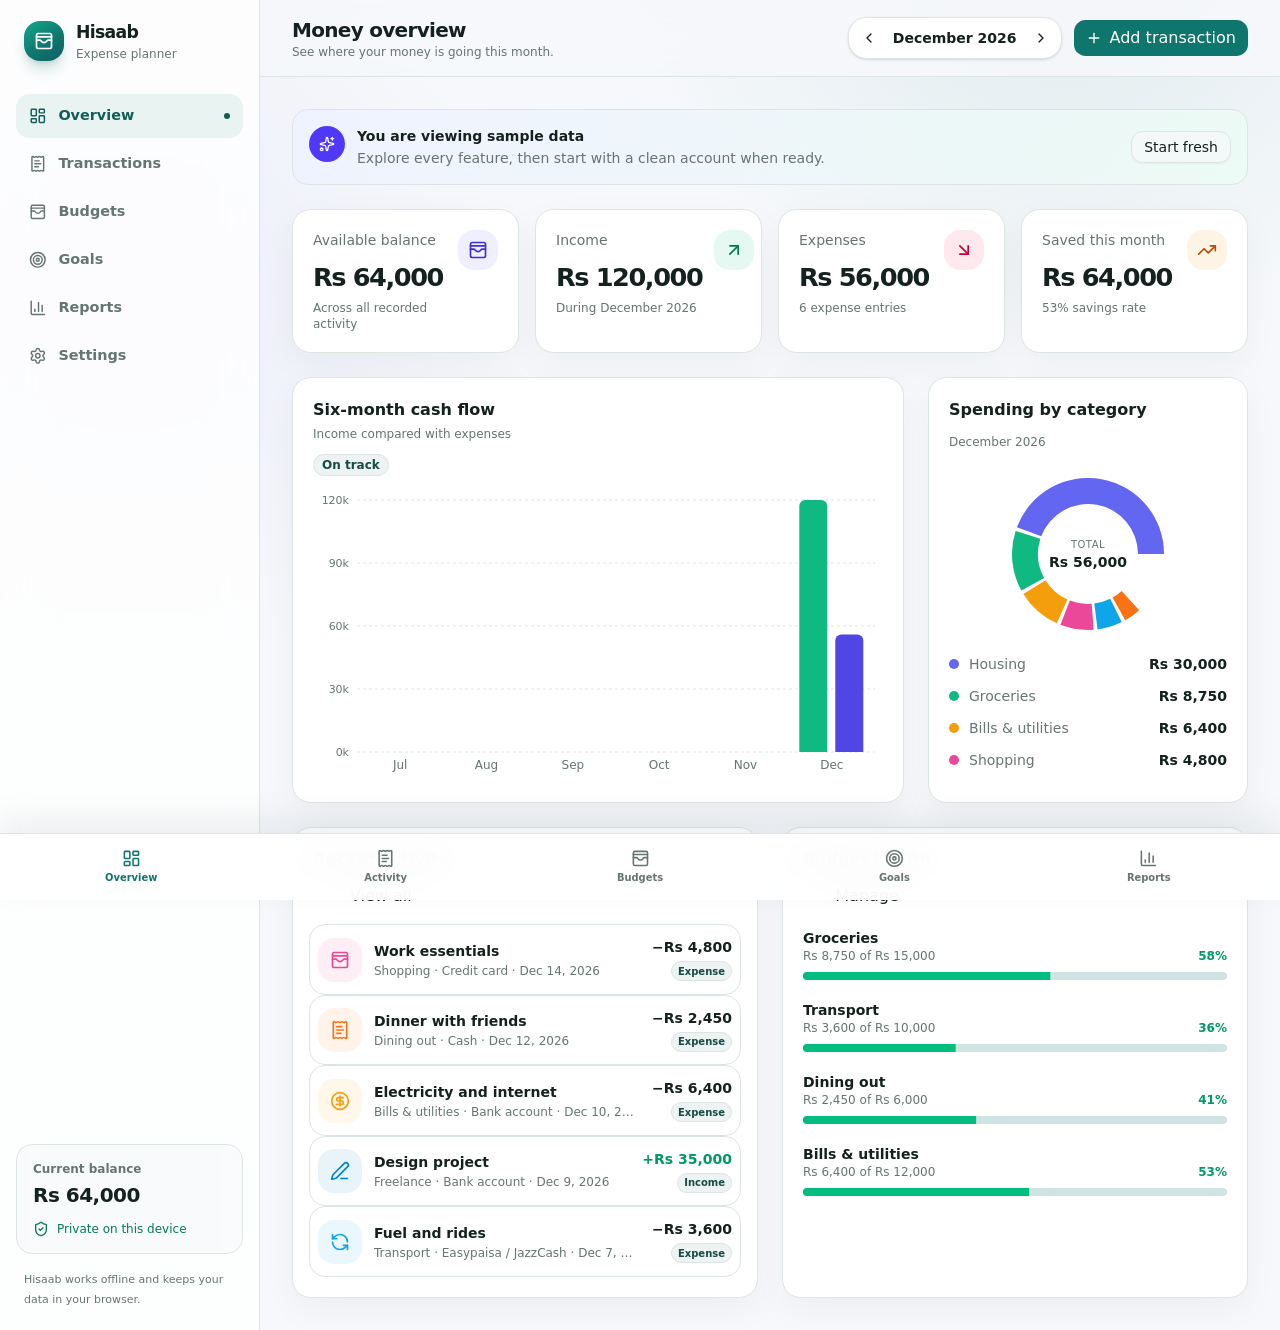
==== index.html @ 51bb0cf4 "Add files via upload" ====
<!DOCTYPE html><html lang="en"><head><meta charSet="utf-8"/><meta name="viewport" content="width=device-width, initial-scale=1, viewport-fit=cover"/><link rel="stylesheet" href="./_next/static/css/index.5tYw-ZOU.css" data-rsc-css-href="./_next/static/css/index.5tYw-ZOU.css" data-precedence="vite-rsc/importer-resources"/><link rel="modulepreload" fetchPriority="low" href="./_next/static/chunks/index-BC2G8nfG.js"/><script src="./_next/static/chunks/rolldown-runtime-C60lm6uB.js" type="module" async=""></script><script src="./_next/static/chunks/framework-D_rUT4EX.js" type="module" async=""></script><link rel="modulepreload" href="./_next/static/chunks/layout-segment-context-4aOqaatb.js" crossorigin=""/><link rel="modulepreload" href="./_next/static/chunks/expense-planner-CSA2olPX.js" crossorigin=""/><title>Hisaab — Daily Expense Planner</title><meta name="description" content="A private, offline-ready daily expense, budget and savings planner."/><meta name="application-name" content="Hisaab"/><meta name="format-detection" content="telephone=no"/><link rel="shortcut icon" href="./favicon.svg"/><link rel="icon" href="./favicon.svg"/><link rel="apple-touch-icon" href="./app-icon.svg"/><link rel="manifest" href="./manifest.webmanifest"/><meta name="mobile-web-app-capable" content="yes"/><meta name="apple-mobile-web-app-title" content="Hisaab"/><meta name="apple-mobile-web-app-status-bar-style" content="black-translucent"/><meta name="theme-color" content="#f6f8fb" media="(prefers-color-scheme: light)"/><meta name="theme-color" content="#081210" media="(prefers-color-scheme: dark)"/><script>Object.assign(((self[Symbol.for("vinext.navigationRuntime")]??={bootstrap:{routeManifest:null},functions:{}}).bootstrap.rsc??={rsc:[]}),{params:{},nav:{"pathname":"/","searchParams":[]}})</script><link rel="modulepreload" href="./_next/static/chunks/index-BC2G8nfG.js" />
</head><body class="antialiased"><main class="grid min-h-screen place-items-center bg-background px-6"><div class="text-center"><div class="flex items-center gap-3"><div class="brand-mark grid size-10 shrink-0 place-items-center rounded-2xl text-white shadow-lg shadow-emerald-900/20"><svg xmlns="http://www.w3.org/2000/svg" width="24" height="24" viewBox="0 0 24 24" fill="none" stroke="currentColor" stroke-width="2" stroke-linecap="round" stroke-linejoin="round" class="lucide lucide-wallet-cards size-5" aria-hidden="true"><path d="M3 11h3.75a2 2 0 0 1 1.6.8l.45.6a4 4 0 0 0 6.4 0l.45-.6a2 2 0 0 1 1.6-.8H21"></path><path d="M3 7h18"></path><rect x="3" y="3" width="18" height="18" rx="2"></rect></svg></div><div><p class="text-[1.08rem] font-extrabold tracking-[-0.04em]">Hisaab</p><p class="text-xs font-medium text-muted-foreground">Expense planner</p></div></div><div class="mx-auto mt-6 h-1.5 w-28 overflow-hidden rounded-full bg-muted"><div class="loading-bar h-full w-1/2 rounded-full bg-primary"></div></div><p class="mt-3 text-sm text-muted-foreground">Preparing your planner…</p></div></main><script type="module" src="./_next/static/chunks/index-BC2G8nfG.js" id="_R_" async=""></script><script>((self[Symbol.for("vinext.navigationRuntime")]??={bootstrap:{routeManifest:null},functions:{}}).bootstrap.rsc??={rsc:[]}).rsc.push("0:{\"page:/\":\"$L1\",\"layout:/\":\"$L2\",\"route:/\":\"$L3\",\"__route\":\"route:/\",\"__interceptionContext\":null,\"__layoutIds\":[\"layout:/\"],\"__rootLayout\":\"/\",\"__bfcacheSegmentIdentities\":{\"layout:/\":\"[\\\"layout\\\",\\\"layout:/\\\",\\\"root-boundary:/\\\",\\\"\\\"]\",\"page:/\":\"[\\\"page\\\",\\\"page:/\\\",\\\"root-boundary:/\\\",\\\"\\\"]\"},\"__srcPage\":[\"page\"],\"__layoutFlags\":{\"layout:/\":\"s\"},\"__artifactCompatibility\":{\"schemaVersion\":1,\"graphVersion\":\"app-route-graph:1177fd80f83fa7b0\",\"deploymentVersion\":\"24d44601-b7ec-4416-b9e0-748bdbb6c0d1\",\"appElementsSchemaVersion\":1,\"rscPayloadSchemaVersion\":1,\"rootBoundaryId\":\"/\",\"renderEpoch\":null}}\n")</script><script>((self[Symbol.for("vinext.navigationRuntime")]??={bootstrap:{routeManifest:null},functions:{}}).bootstrap.rsc??={rsc:[]}).rsc.push("4:I[\"74f944bd09a9\",[],\"Children\",1]\n")</script><script>((self[Symbol.for("vinext.navigationRuntime")]??={bootstrap:{routeManifest:null},functions:{}}).bootstrap.rsc??={rsc:[]}).rsc.push("5:I[\"52529b92208a\",[],\"GlobalErrorBoundary\",1]\n")</script><script>((self[Symbol.for("vinext.navigationRuntime")]??={bootstrap:{routeManifest:null},functions:{}}).bootstrap.rsc??={rsc:[]}).rsc.push("6:I[\"18ecf746a395\",[],\"default\",1]\n")</script><script>((self[Symbol.for("vinext.navigationRuntime")]??={bootstrap:{routeManifest:null},functions:{}}).bootstrap.rsc??={rsc:[]}).rsc.push("7:I[\"52529b92208a\",[],\"ErrorBoundary\",1]\n")</script><script>((self[Symbol.for("vinext.navigationRuntime")]??={bootstrap:{routeManifest:null},functions:{}}).bootstrap.rsc??={rsc:[]}).rsc.push("8:I[\"1b73e8b5fbe4\",[],\"LayoutSegmentProvider\",1]\n")</script><script>((self[Symbol.for("vinext.navigationRuntime")]??={bootstrap:{routeManifest:null},functions:{}}).bootstrap.rsc??={rsc:[]}).rsc.push("9:I[\"74f944bd09a9\",[],\"Slot\",1]\n")</script><script>((self[Symbol.for("vinext.navigationRuntime")]??={bootstrap:{routeManifest:null},functions:{}}).bootstrap.rsc??={rsc:[]}).rsc.push("a:I[\"52529b92208a\",[],\"NotFoundBoundary\",1]\n")</script><script>((self[Symbol.for("vinext.navigationRuntime")]??={bootstrap:{routeManifest:null},functions:{}}).bootstrap.rsc??={rsc:[]}).rsc.push("b:I[\"78579b1089e4\",[],\"AppRouterScrollTarget\",1]\n")</script><script>((self[Symbol.for("vinext.navigationRuntime")]??={bootstrap:{routeManifest:null},functions:{}}).bootstrap.rsc??={rsc:[]}).rsc.push("c:I[\"52529b92208a\",[],\"RedirectBoundary\",1]\n")</script><script>((self[Symbol.for("vinext.navigationRuntime")]??={bootstrap:{routeManifest:null},functions:{}}).bootstrap.rsc??={rsc:[]}).rsc.push(":HL[\"./_next/static/css/index.5tYw-ZOU.css\",\"style\"     ]\n")</script><script>((self[Symbol.for("vinext.navigationRuntime")]??={bootstrap:{routeManifest:null},functions:{}}).bootstrap.rsc??={rsc:[]}).rsc.push("2:[[[\"$\",\"link\",\"css:./_next/static/css/index.5tYw-ZOU.css\",{\"rel\":\"stylesheet\",\"precedence\":\"vite-rsc/importer-resources\",\"href\":\"./_next/static/css/index.5tYw-ZOU.css\",\"data-rsc-css-href\":\"./_next/static/css/index.5tYw-ZOU.css\"}],\"$undefined\"],[\"$\",\"html\",null,{\"lang\":\"en\",\"suppressHydrationWarning\":true,\"children\":[\"$\",\"body\",null,{\"className\":\"antialiased\",\"children\":[\"$\",\"$L4\",null,{}]}]}]]\n")</script><script>((self[Symbol.for("vinext.navigationRuntime")]??={bootstrap:{routeManifest:null},functions:{}}).bootstrap.rsc??={rsc:[]}).rsc.push("3:[[[\"$\",\"meta\",null,{\"charSet\":\"utf-8\"}],[[\"$\",\"title\",\"0\",{\"children\":\"Hisaab — Daily Expense Planner\"}],[\"$\",\"meta\",\"1\",{\"name\":\"description\",\"content\":\"A private, offline-ready daily expense, budget and savings planner.\"}],[\"$\",\"meta\",\"2\",{\"name\":\"application-name\",\"content\":\"Hisaab\"}],[\"$\",\"meta\",\"3\",{\"name\":\"format-detection\",\"content\":\"telephone=no\"}],[\"$\",\"link\",\"4\",{\"data-vinext-streamed-icon\":\"$undefined\",\"rel\":\"shortcut icon\",\"href\":\"./favicon.svg\",\"type\":\"$undefined\",\"sizes\":\"$undefined\",\"color\":\"$undefined\",\"media\":\"$undefined\",\"fetchPriority\":\"$undefined\"}],[\"$\",\"link\",\"5\",{\"data-vinext-streamed-icon\":\"$undefined\",\"rel\":\"icon\",\"href\":\"./favicon.svg\",\"type\":\"$undefined\",\"sizes\":\"$undefined\",\"color\":\"$undefined\",\"media\":\"$undefined\",\"fetchPriority\":\"$undefined\"}],[\"$\",\"link\",\"6\",{\"data-vinext-streamed-icon\":\"$undefined\",\"rel\":\"apple-touch-icon\",\"href\":\"./app-icon.svg\",\"type\":\"$undefined\",\"sizes\":\"$undefined\",\"color\":\"$undefined\",\"media\":\"$undefined\",\"fetchPriority\":\"$undefined\"}],[\"$\",\"link\",\"7\",{\"rel\":\"manifest\",\"href\":\"./manifest.webmanifest\"}],[\"$\",\"meta\",\"8\",{\"name\":\"mobile-web-app-capable\",\"content\":\"yes\"}],[\"$\",\"meta\",\"9\",{\"name\":\"apple-mobile-web-app-title\",\"content\":\"Hisaab\"}],[\"$\",\"meta\",\"10\",{\"name\":\"apple-mobile-web-app-status-bar-style\",\"content\":\"black-translucent\"}]],[[\"$\",\"meta\",\"0\",{\"name\":\"viewport\",\"content\":\"width=device-width, initial-scale=1, viewport-fit=cover\"}],[\"$\",\"meta\",\"1\",{\"name\":\"theme-color\",\"content\":\"#f6f8fb\",\"media\":\"(prefers-color-scheme: light)\"}],[\"$\",\"meta\",\"2\",{\"name\":\"theme-color\",\"content\":\"#081210\",\"media\":\"(prefers-color-scheme: dark)\"}]]],[\"$\",\"$L5\",null,{\"fallback\":\"$6\",\"children\":[\"$\",\"$L7\",null,{\"fallback\":\"$6\",\"children\":[\"$\",\"$L8\",null,{\"providerId\":\"layout:/\",\"segmentMap\":{\"children\":[]},\"children\":[\"$\",\"$L9\",null,{\"id\":\"layout:/\",\"parallelSlots\":\"$undefined\",\"children\":[\"$\",\"$La\",null,{\"resetKey\":\"\",\"fallback\":[[\"$\",\"title\",null,{\"children\":\"404: This page could not be found.\"}],[\"$\",\"div\",null,{\"style\":{\"fontFamily\":\"system-ui,\\\"Segoe UI\\\",Roboto,Helvetica,Arial,sans-serif,\\\"Apple Color Emoji\\\",\\\"Segoe UI Emoji\\\"\",\"height\":\"100vh\",\"textAlign\":\"center\",\"display\":\"flex\",\"flexDirection\":\"column\",\"alignItems\":\"center\",\"justifyContent\":\"center\"},\"children\":[\"$\",\"div\",null,{\"children\":[[\"$\",\"style\",null,{\"dangerouslySetInnerHTML\":{\"__html\":\"body{color:#000;background:#fff;margin:0}.next-error-h1{border-right:1px solid rgba(0,0,0,.3)}@media (prefers-color-scheme:dark){body{color:#fff;background:#000}.next-error-h1{border-right:1px solid rgba(255,255,255,.3)}}\"}}],[\"$\",\"h1\",null,{\"className\":\"next-error-h1\",\"style\":{\"display\":\"inline-block\",\"margin\":\"0 20px 0 0\",\"padding\":\"0 23px 0 0\",\"fontSize\":24,\"fontWeight\":500,\"verticalAlign\":\"top\",\"lineHeight\":\"49px\"},\"children\":404}],[\"$\",\"div\",null,{\"style\":{\"display\":\"inline-block\"},\"children\":[\"$\",\"h2\",null,{\"style\":{\"fontSize\":14,\"fontWeight\":400,\"lineHeight\":\"49px\",\"margin\":0},\"children\":\"This page could not be found.\"}]}]]}]}]],\"children\":[\"$\",\"$Lb\",null,{\"children\":[\"$\",\"$Lc\",null,{\"children\":[[\"$\",\"$L8\",null,{\"providerId\":\"page:/\",\"segmentMap\":{\"children\":[\"__PAGE__\"]},\"children\":[\"$\",\"$L9\",null,{\"id\":\"page:/\"}]}],null]}]}]}]}]}]}]}],null,null]\n")</script><script>((self[Symbol.for("vinext.navigationRuntime")]??={bootstrap:{routeManifest:null},functions:{}}).bootstrap.rsc??={rsc:[]}).rsc.push("d:I[\"e269d67371b9\",[],\"default\",1]\n")</script><script>((self[Symbol.for("vinext.navigationRuntime")]??={bootstrap:{routeManifest:null},functions:{}}).bootstrap.rsc??={rsc:[]}).rsc.push("1:[\"$\",\"$Ld\",null,{}]\n")</script><script>Object.assign(((self[Symbol.for("vinext.navigationRuntime")]??={bootstrap:{routeManifest:null},functions:{}}).bootstrap.rsc??={rsc:[]}),{"initialCacheKind":"static"});((self[Symbol.for("vinext.navigationRuntime")]??={bootstrap:{routeManifest:null},functions:{}}).bootstrap.rsc??={rsc:[]}).done=true</script></body></html>
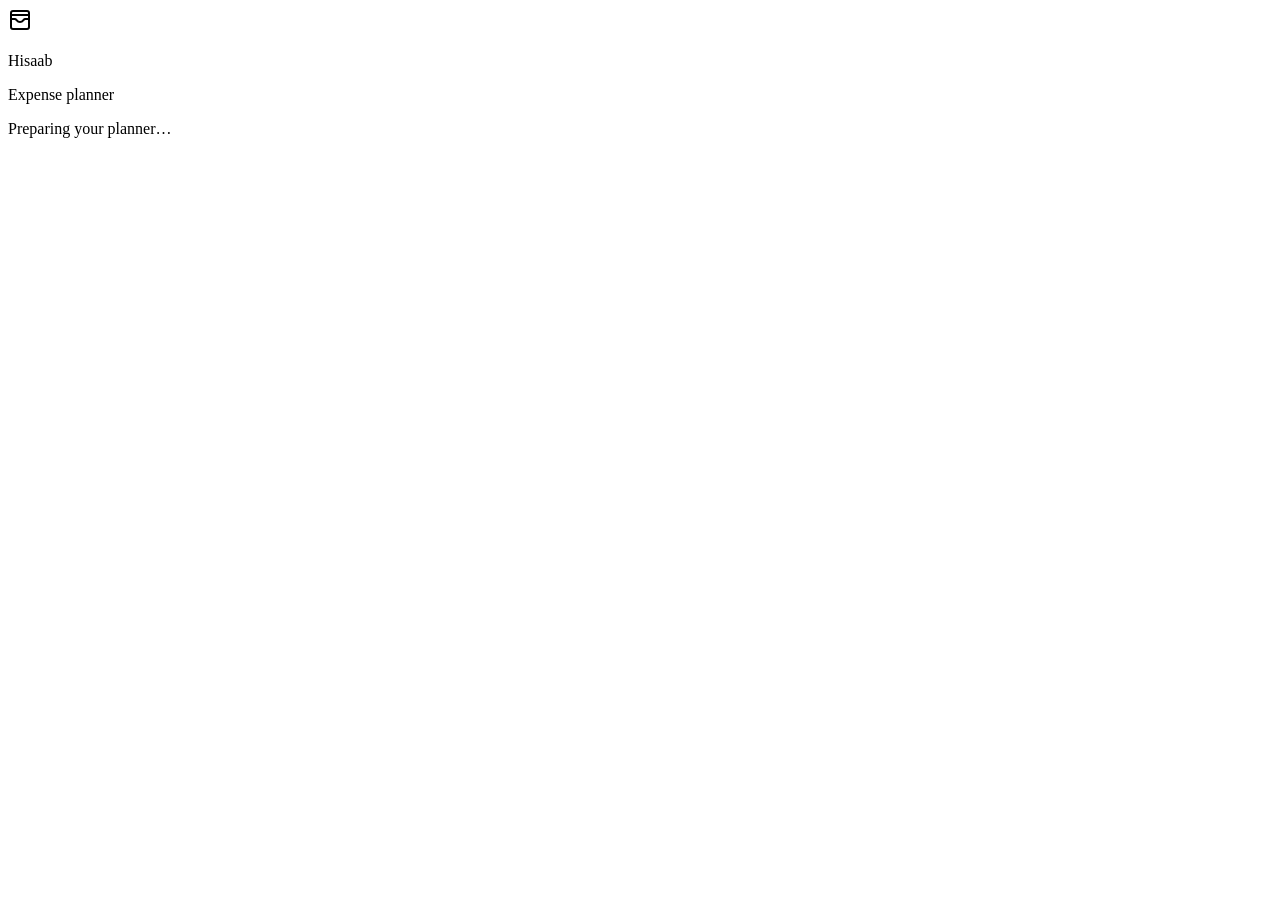
==== commit fe910d0c: "Add files via upload" ====
--- a/index.html
+++ b/index.html
@@ -1,2 +1,2 @@
-<!DOCTYPE html><html lang="en"><head><meta charSet="utf-8"/><meta name="viewport" content="width=device-width, initial-scale=1, viewport-fit=cover"/><link rel="stylesheet" href="./_next/static/css/index.5tYw-ZOU.css" data-rsc-css-href="./_next/static/css/index.5tYw-ZOU.css" data-precedence="vite-rsc/importer-resources"/><link rel="modulepreload" fetchPriority="low" href="./_next/static/chunks/index-BC2G8nfG.js"/><script src="./_next/static/chunks/rolldown-runtime-C60lm6uB.js" type="module" async=""></script><script src="./_next/static/chunks/framework-D_rUT4EX.js" type="module" async=""></script><link rel="modulepreload" href="./_next/static/chunks/layout-segment-context-4aOqaatb.js" crossorigin=""/><link rel="modulepreload" href="./_next/static/chunks/expense-planner-CSA2olPX.js" crossorigin=""/><title>Hisaab — Daily Expense Planner</title><meta name="description" content="A private, offline-ready daily expense, budget and savings planner."/><meta name="application-name" content="Hisaab"/><meta name="format-detection" content="telephone=no"/><link rel="shortcut icon" href="./favicon.svg"/><link rel="icon" href="./favicon.svg"/><link rel="apple-touch-icon" href="./app-icon.svg"/><link rel="manifest" href="./manifest.webmanifest"/><meta name="mobile-web-app-capable" content="yes"/><meta name="apple-mobile-web-app-title" content="Hisaab"/><meta name="apple-mobile-web-app-status-bar-style" content="black-translucent"/><meta name="theme-color" content="#f6f8fb" media="(prefers-color-scheme: light)"/><meta name="theme-color" content="#081210" media="(prefers-color-scheme: dark)"/><script>Object.assign(((self[Symbol.for("vinext.navigationRuntime")]??={bootstrap:{routeManifest:null},functions:{}}).bootstrap.rsc??={rsc:[]}),{params:{},nav:{"pathname":"/","searchParams":[]}})</script><link rel="modulepreload" href="./_next/static/chunks/index-BC2G8nfG.js" />
-</head><body class="antialiased"><main class="grid min-h-screen place-items-center bg-background px-6"><div class="text-center"><div class="flex items-center gap-3"><div class="brand-mark grid size-10 shrink-0 place-items-center rounded-2xl text-white shadow-lg shadow-emerald-900/20"><svg xmlns="http://www.w3.org/2000/svg" width="24" height="24" viewBox="0 0 24 24" fill="none" stroke="currentColor" stroke-width="2" stroke-linecap="round" stroke-linejoin="round" class="lucide lucide-wallet-cards size-5" aria-hidden="true"><path d="M3 11h3.75a2 2 0 0 1 1.6.8l.45.6a4 4 0 0 0 6.4 0l.45-.6a2 2 0 0 1 1.6-.8H21"></path><path d="M3 7h18"></path><rect x="3" y="3" width="18" height="18" rx="2"></rect></svg></div><div><p class="text-[1.08rem] font-extrabold tracking-[-0.04em]">Hisaab</p><p class="text-xs font-medium text-muted-foreground">Expense planner</p></div></div><div class="mx-auto mt-6 h-1.5 w-28 overflow-hidden rounded-full bg-muted"><div class="loading-bar h-full w-1/2 rounded-full bg-primary"></div></div><p class="mt-3 text-sm text-muted-foreground">Preparing your planner…</p></div></main><script type="module" src="./_next/static/chunks/index-BC2G8nfG.js" id="_R_" async=""></script><script>((self[Symbol.for("vinext.navigationRuntime")]??={bootstrap:{routeManifest:null},functions:{}}).bootstrap.rsc??={rsc:[]}).rsc.push("0:{\"page:/\":\"$L1\",\"layout:/\":\"$L2\",\"route:/\":\"$L3\",\"__route\":\"route:/\",\"__interceptionContext\":null,\"__layoutIds\":[\"layout:/\"],\"__rootLayout\":\"/\",\"__bfcacheSegmentIdentities\":{\"layout:/\":\"[\\\"layout\\\",\\\"layout:/\\\",\\\"root-boundary:/\\\",\\\"\\\"]\",\"page:/\":\"[\\\"page\\\",\\\"page:/\\\",\\\"root-boundary:/\\\",\\\"\\\"]\"},\"__srcPage\":[\"page\"],\"__layoutFlags\":{\"layout:/\":\"s\"},\"__artifactCompatibility\":{\"schemaVersion\":1,\"graphVersion\":\"app-route-graph:1177fd80f83fa7b0\",\"deploymentVersion\":\"24d44601-b7ec-4416-b9e0-748bdbb6c0d1\",\"appElementsSchemaVersion\":1,\"rscPayloadSchemaVersion\":1,\"rootBoundaryId\":\"/\",\"renderEpoch\":null}}\n")</script><script>((self[Symbol.for("vinext.navigationRuntime")]??={bootstrap:{routeManifest:null},functions:{}}).bootstrap.rsc??={rsc:[]}).rsc.push("4:I[\"74f944bd09a9\",[],\"Children\",1]\n")</script><script>((self[Symbol.for("vinext.navigationRuntime")]??={bootstrap:{routeManifest:null},functions:{}}).bootstrap.rsc??={rsc:[]}).rsc.push("5:I[\"52529b92208a\",[],\"GlobalErrorBoundary\",1]\n")</script><script>((self[Symbol.for("vinext.navigationRuntime")]??={bootstrap:{routeManifest:null},functions:{}}).bootstrap.rsc??={rsc:[]}).rsc.push("6:I[\"18ecf746a395\",[],\"default\",1]\n")</script><script>((self[Symbol.for("vinext.navigationRuntime")]??={bootstrap:{routeManifest:null},functions:{}}).bootstrap.rsc??={rsc:[]}).rsc.push("7:I[\"52529b92208a\",[],\"ErrorBoundary\",1]\n")</script><script>((self[Symbol.for("vinext.navigationRuntime")]??={bootstrap:{routeManifest:null},functions:{}}).bootstrap.rsc??={rsc:[]}).rsc.push("8:I[\"1b73e8b5fbe4\",[],\"LayoutSegmentProvider\",1]\n")</script><script>((self[Symbol.for("vinext.navigationRuntime")]??={bootstrap:{routeManifest:null},functions:{}}).bootstrap.rsc??={rsc:[]}).rsc.push("9:I[\"74f944bd09a9\",[],\"Slot\",1]\n")</script><script>((self[Symbol.for("vinext.navigationRuntime")]??={bootstrap:{routeManifest:null},functions:{}}).bootstrap.rsc??={rsc:[]}).rsc.push("a:I[\"52529b92208a\",[],\"NotFoundBoundary\",1]\n")</script><script>((self[Symbol.for("vinext.navigationRuntime")]??={bootstrap:{routeManifest:null},functions:{}}).bootstrap.rsc??={rsc:[]}).rsc.push("b:I[\"78579b1089e4\",[],\"AppRouterScrollTarget\",1]\n")</script><script>((self[Symbol.for("vinext.navigationRuntime")]??={bootstrap:{routeManifest:null},functions:{}}).bootstrap.rsc??={rsc:[]}).rsc.push("c:I[\"52529b92208a\",[],\"RedirectBoundary\",1]\n")</script><script>((self[Symbol.for("vinext.navigationRuntime")]??={bootstrap:{routeManifest:null},functions:{}}).bootstrap.rsc??={rsc:[]}).rsc.push(":HL[\"./_next/static/css/index.5tYw-ZOU.css\",\"style\"     ]\n")</script><script>((self[Symbol.for("vinext.navigationRuntime")]??={bootstrap:{routeManifest:null},functions:{}}).bootstrap.rsc??={rsc:[]}).rsc.push("2:[[[\"$\",\"link\",\"css:./_next/static/css/index.5tYw-ZOU.css\",{\"rel\":\"stylesheet\",\"precedence\":\"vite-rsc/importer-resources\",\"href\":\"./_next/static/css/index.5tYw-ZOU.css\",\"data-rsc-css-href\":\"./_next/static/css/index.5tYw-ZOU.css\"}],\"$undefined\"],[\"$\",\"html\",null,{\"lang\":\"en\",\"suppressHydrationWarning\":true,\"children\":[\"$\",\"body\",null,{\"className\":\"antialiased\",\"children\":[\"$\",\"$L4\",null,{}]}]}]]\n")</script><script>((self[Symbol.for("vinext.navigationRuntime")]??={bootstrap:{routeManifest:null},functions:{}}).bootstrap.rsc??={rsc:[]}).rsc.push("3:[[[\"$\",\"meta\",null,{\"charSet\":\"utf-8\"}],[[\"$\",\"title\",\"0\",{\"children\":\"Hisaab — Daily Expense Planner\"}],[\"$\",\"meta\",\"1\",{\"name\":\"description\",\"content\":\"A private, offline-ready daily expense, budget and savings planner.\"}],[\"$\",\"meta\",\"2\",{\"name\":\"application-name\",\"content\":\"Hisaab\"}],[\"$\",\"meta\",\"3\",{\"name\":\"format-detection\",\"content\":\"telephone=no\"}],[\"$\",\"link\",\"4\",{\"data-vinext-streamed-icon\":\"$undefined\",\"rel\":\"shortcut icon\",\"href\":\"./favicon.svg\",\"type\":\"$undefined\",\"sizes\":\"$undefined\",\"color\":\"$undefined\",\"media\":\"$undefined\",\"fetchPriority\":\"$undefined\"}],[\"$\",\"link\",\"5\",{\"data-vinext-streamed-icon\":\"$undefined\",\"rel\":\"icon\",\"href\":\"./favicon.svg\",\"type\":\"$undefined\",\"sizes\":\"$undefined\",\"color\":\"$undefined\",\"media\":\"$undefined\",\"fetchPriority\":\"$undefined\"}],[\"$\",\"link\",\"6\",{\"data-vinext-streamed-icon\":\"$undefined\",\"rel\":\"apple-touch-icon\",\"href\":\"./app-icon.svg\",\"type\":\"$undefined\",\"sizes\":\"$undefined\",\"color\":\"$undefined\",\"media\":\"$undefined\",\"fetchPriority\":\"$undefined\"}],[\"$\",\"link\",\"7\",{\"rel\":\"manifest\",\"href\":\"./manifest.webmanifest\"}],[\"$\",\"meta\",\"8\",{\"name\":\"mobile-web-app-capable\",\"content\":\"yes\"}],[\"$\",\"meta\",\"9\",{\"name\":\"apple-mobile-web-app-title\",\"content\":\"Hisaab\"}],[\"$\",\"meta\",\"10\",{\"name\":\"apple-mobile-web-app-status-bar-style\",\"content\":\"black-translucent\"}]],[[\"$\",\"meta\",\"0\",{\"name\":\"viewport\",\"content\":\"width=device-width, initial-scale=1, viewport-fit=cover\"}],[\"$\",\"meta\",\"1\",{\"name\":\"theme-color\",\"content\":\"#f6f8fb\",\"media\":\"(prefers-color-scheme: light)\"}],[\"$\",\"meta\",\"2\",{\"name\":\"theme-color\",\"content\":\"#081210\",\"media\":\"(prefers-color-scheme: dark)\"}]]],[\"$\",\"$L5\",null,{\"fallback\":\"$6\",\"children\":[\"$\",\"$L7\",null,{\"fallback\":\"$6\",\"children\":[\"$\",\"$L8\",null,{\"providerId\":\"layout:/\",\"segmentMap\":{\"children\":[]},\"children\":[\"$\",\"$L9\",null,{\"id\":\"layout:/\",\"parallelSlots\":\"$undefined\",\"children\":[\"$\",\"$La\",null,{\"resetKey\":\"\",\"fallback\":[[\"$\",\"title\",null,{\"children\":\"404: This page could not be found.\"}],[\"$\",\"div\",null,{\"style\":{\"fontFamily\":\"system-ui,\\\"Segoe UI\\\",Roboto,Helvetica,Arial,sans-serif,\\\"Apple Color Emoji\\\",\\\"Segoe UI Emoji\\\"\",\"height\":\"100vh\",\"textAlign\":\"center\",\"display\":\"flex\",\"flexDirection\":\"column\",\"alignItems\":\"center\",\"justifyContent\":\"center\"},\"children\":[\"$\",\"div\",null,{\"children\":[[\"$\",\"style\",null,{\"dangerouslySetInnerHTML\":{\"__html\":\"body{color:#000;background:#fff;margin:0}.next-error-h1{border-right:1px solid rgba(0,0,0,.3)}@media (prefers-color-scheme:dark){body{color:#fff;background:#000}.next-error-h1{border-right:1px solid rgba(255,255,255,.3)}}\"}}],[\"$\",\"h1\",null,{\"className\":\"next-error-h1\",\"style\":{\"display\":\"inline-block\",\"margin\":\"0 20px 0 0\",\"padding\":\"0 23px 0 0\",\"fontSize\":24,\"fontWeight\":500,\"verticalAlign\":\"top\",\"lineHeight\":\"49px\"},\"children\":404}],[\"$\",\"div\",null,{\"style\":{\"display\":\"inline-block\"},\"children\":[\"$\",\"h2\",null,{\"style\":{\"fontSize\":14,\"fontWeight\":400,\"lineHeight\":\"49px\",\"margin\":0},\"children\":\"This page could not be found.\"}]}]]}]}]],\"children\":[\"$\",\"$Lb\",null,{\"children\":[\"$\",\"$Lc\",null,{\"children\":[[\"$\",\"$L8\",null,{\"providerId\":\"page:/\",\"segmentMap\":{\"children\":[\"__PAGE__\"]},\"children\":[\"$\",\"$L9\",null,{\"id\":\"page:/\"}]}],null]}]}]}]}]}]}]}],null,null]\n")</script><script>((self[Symbol.for("vinext.navigationRuntime")]??={bootstrap:{routeManifest:null},functions:{}}).bootstrap.rsc??={rsc:[]}).rsc.push("d:I[\"e269d67371b9\",[],\"default\",1]\n")</script><script>((self[Symbol.for("vinext.navigationRuntime")]??={bootstrap:{routeManifest:null},functions:{}}).bootstrap.rsc??={rsc:[]}).rsc.push("1:[\"$\",\"$Ld\",null,{}]\n")</script><script>Object.assign(((self[Symbol.for("vinext.navigationRuntime")]??={bootstrap:{routeManifest:null},functions:{}}).bootstrap.rsc??={rsc:[]}),{"initialCacheKind":"static"});((self[Symbol.for("vinext.navigationRuntime")]??={bootstrap:{routeManifest:null},functions:{}}).bootstrap.rsc??={rsc:[]}).done=true</script></body></html>+<!DOCTYPE html><html lang="en"><head><meta charSet="utf-8"/><meta name="viewport" content="width=device-width, initial-scale=1, viewport-fit=cover"/><link rel="stylesheet" href="./assets/static/css/index.5tYw-ZOU.css" data-rsc-css-href="./assets/static/css/index.5tYw-ZOU.css" data-precedence="vite-rsc/importer-resources"/><link rel="modulepreload" fetchPriority="low" href="./assets/static/chunks/index-BC2G8nfG.js"/><script src="./assets/static/chunks/rolldown-runtime-C60lm6uB.js" type="module" async=""></script><script src="./assets/static/chunks/framework-D_rUT4EX.js" type="module" async=""></script><link rel="modulepreload" href="./assets/static/chunks/layout-segment-context-4aOqaatb.js" crossorigin=""/><link rel="modulepreload" href="./assets/static/chunks/expense-planner-CSA2olPX.js" crossorigin=""/><title>Hisaab — Daily Expense Planner</title><meta name="description" content="A private, offline-ready daily expense, budget and savings planner."/><meta name="application-name" content="Hisaab"/><meta name="format-detection" content="telephone=no"/><link rel="shortcut icon" href="./favicon.svg"/><link rel="icon" href="./favicon.svg"/><link rel="apple-touch-icon" href="./app-icon.svg"/><link rel="manifest" href="./manifest.webmanifest"/><meta name="mobile-web-app-capable" content="yes"/><meta name="apple-mobile-web-app-title" content="Hisaab"/><meta name="apple-mobile-web-app-status-bar-style" content="black-translucent"/><meta name="theme-color" content="#f6f8fb" media="(prefers-color-scheme: light)"/><meta name="theme-color" content="#081210" media="(prefers-color-scheme: dark)"/><script>Object.assign(((self[Symbol.for("vinext.navigationRuntime")]??={bootstrap:{routeManifest:null},functions:{}}).bootstrap.rsc??={rsc:[]}),{params:{},nav:{"pathname":"/","searchParams":[]}})</script><link rel="modulepreload" href="./assets/static/chunks/index-BC2G8nfG.js" />
+</head><body class="antialiased"><main class="grid min-h-screen place-items-center bg-background px-6"><div class="text-center"><div class="flex items-center gap-3"><div class="brand-mark grid size-10 shrink-0 place-items-center rounded-2xl text-white shadow-lg shadow-emerald-900/20"><svg xmlns="http://www.w3.org/2000/svg" width="24" height="24" viewBox="0 0 24 24" fill="none" stroke="currentColor" stroke-width="2" stroke-linecap="round" stroke-linejoin="round" class="lucide lucide-wallet-cards size-5" aria-hidden="true"><path d="M3 11h3.75a2 2 0 0 1 1.6.8l.45.6a4 4 0 0 0 6.4 0l.45-.6a2 2 0 0 1 1.6-.8H21"></path><path d="M3 7h18"></path><rect x="3" y="3" width="18" height="18" rx="2"></rect></svg></div><div><p class="text-[1.08rem] font-extrabold tracking-[-0.04em]">Hisaab</p><p class="text-xs font-medium text-muted-foreground">Expense planner</p></div></div><div class="mx-auto mt-6 h-1.5 w-28 overflow-hidden rounded-full bg-muted"><div class="loading-bar h-full w-1/2 rounded-full bg-primary"></div></div><p class="mt-3 text-sm text-muted-foreground">Preparing your planner…</p></div></main><script type="module" src="./assets/static/chunks/index-BC2G8nfG.js" id="_R_" async=""></script><script>((self[Symbol.for("vinext.navigationRuntime")]??={bootstrap:{routeManifest:null},functions:{}}).bootstrap.rsc??={rsc:[]}).rsc.push("0:{\"page:/\":\"$L1\",\"layout:/\":\"$L2\",\"route:/\":\"$L3\",\"__route\":\"route:/\",\"__interceptionContext\":null,\"__layoutIds\":[\"layout:/\"],\"__rootLayout\":\"/\",\"__bfcacheSegmentIdentities\":{\"layout:/\":\"[\\\"layout\\\",\\\"layout:/\\\",\\\"root-boundary:/\\\",\\\"\\\"]\",\"page:/\":\"[\\\"page\\\",\\\"page:/\\\",\\\"root-boundary:/\\\",\\\"\\\"]\"},\"__srcPage\":[\"page\"],\"__layoutFlags\":{\"layout:/\":\"s\"},\"__artifactCompatibility\":{\"schemaVersion\":1,\"graphVersion\":\"app-route-graph:1177fd80f83fa7b0\",\"deploymentVersion\":\"24d44601-b7ec-4416-b9e0-748bdbb6c0d1\",\"appElementsSchemaVersion\":1,\"rscPayloadSchemaVersion\":1,\"rootBoundaryId\":\"/\",\"renderEpoch\":null}}\n")</script><script>((self[Symbol.for("vinext.navigationRuntime")]??={bootstrap:{routeManifest:null},functions:{}}).bootstrap.rsc??={rsc:[]}).rsc.push("4:I[\"74f944bd09a9\",[],\"Children\",1]\n")</script><script>((self[Symbol.for("vinext.navigationRuntime")]??={bootstrap:{routeManifest:null},functions:{}}).bootstrap.rsc??={rsc:[]}).rsc.push("5:I[\"52529b92208a\",[],\"GlobalErrorBoundary\",1]\n")</script><script>((self[Symbol.for("vinext.navigationRuntime")]??={bootstrap:{routeManifest:null},functions:{}}).bootstrap.rsc??={rsc:[]}).rsc.push("6:I[\"18ecf746a395\",[],\"default\",1]\n")</script><script>((self[Symbol.for("vinext.navigationRuntime")]??={bootstrap:{routeManifest:null},functions:{}}).bootstrap.rsc??={rsc:[]}).rsc.push("7:I[\"52529b92208a\",[],\"ErrorBoundary\",1]\n")</script><script>((self[Symbol.for("vinext.navigationRuntime")]??={bootstrap:{routeManifest:null},functions:{}}).bootstrap.rsc??={rsc:[]}).rsc.push("8:I[\"1b73e8b5fbe4\",[],\"LayoutSegmentProvider\",1]\n")</script><script>((self[Symbol.for("vinext.navigationRuntime")]??={bootstrap:{routeManifest:null},functions:{}}).bootstrap.rsc??={rsc:[]}).rsc.push("9:I[\"74f944bd09a9\",[],\"Slot\",1]\n")</script><script>((self[Symbol.for("vinext.navigationRuntime")]??={bootstrap:{routeManifest:null},functions:{}}).bootstrap.rsc??={rsc:[]}).rsc.push("a:I[\"52529b92208a\",[],\"NotFoundBoundary\",1]\n")</script><script>((self[Symbol.for("vinext.navigationRuntime")]??={bootstrap:{routeManifest:null},functions:{}}).bootstrap.rsc??={rsc:[]}).rsc.push("b:I[\"78579b1089e4\",[],\"AppRouterScrollTarget\",1]\n")</script><script>((self[Symbol.for("vinext.navigationRuntime")]??={bootstrap:{routeManifest:null},functions:{}}).bootstrap.rsc??={rsc:[]}).rsc.push("c:I[\"52529b92208a\",[],\"RedirectBoundary\",1]\n")</script><script>((self[Symbol.for("vinext.navigationRuntime")]??={bootstrap:{routeManifest:null},functions:{}}).bootstrap.rsc??={rsc:[]}).rsc.push(":HL[\"./assets/static/css/index.5tYw-ZOU.css\",\"style\"     ]\n")</script><script>((self[Symbol.for("vinext.navigationRuntime")]??={bootstrap:{routeManifest:null},functions:{}}).bootstrap.rsc??={rsc:[]}).rsc.push("2:[[[\"$\",\"link\",\"css:./assets/static/css/index.5tYw-ZOU.css\",{\"rel\":\"stylesheet\",\"precedence\":\"vite-rsc/importer-resources\",\"href\":\"./assets/static/css/index.5tYw-ZOU.css\",\"data-rsc-css-href\":\"./assets/static/css/index.5tYw-ZOU.css\"}],\"$undefined\"],[\"$\",\"html\",null,{\"lang\":\"en\",\"suppressHydrationWarning\":true,\"children\":[\"$\",\"body\",null,{\"className\":\"antialiased\",\"children\":[\"$\",\"$L4\",null,{}]}]}]]\n")</script><script>((self[Symbol.for("vinext.navigationRuntime")]??={bootstrap:{routeManifest:null},functions:{}}).bootstrap.rsc??={rsc:[]}).rsc.push("3:[[[\"$\",\"meta\",null,{\"charSet\":\"utf-8\"}],[[\"$\",\"title\",\"0\",{\"children\":\"Hisaab — Daily Expense Planner\"}],[\"$\",\"meta\",\"1\",{\"name\":\"description\",\"content\":\"A private, offline-ready daily expense, budget and savings planner.\"}],[\"$\",\"meta\",\"2\",{\"name\":\"application-name\",\"content\":\"Hisaab\"}],[\"$\",\"meta\",\"3\",{\"name\":\"format-detection\",\"content\":\"telephone=no\"}],[\"$\",\"link\",\"4\",{\"data-vinext-streamed-icon\":\"$undefined\",\"rel\":\"shortcut icon\",\"href\":\"./favicon.svg\",\"type\":\"$undefined\",\"sizes\":\"$undefined\",\"color\":\"$undefined\",\"media\":\"$undefined\",\"fetchPriority\":\"$undefined\"}],[\"$\",\"link\",\"5\",{\"data-vinext-streamed-icon\":\"$undefined\",\"rel\":\"icon\",\"href\":\"./favicon.svg\",\"type\":\"$undefined\",\"sizes\":\"$undefined\",\"color\":\"$undefined\",\"media\":\"$undefined\",\"fetchPriority\":\"$undefined\"}],[\"$\",\"link\",\"6\",{\"data-vinext-streamed-icon\":\"$undefined\",\"rel\":\"apple-touch-icon\",\"href\":\"./app-icon.svg\",\"type\":\"$undefined\",\"sizes\":\"$undefined\",\"color\":\"$undefined\",\"media\":\"$undefined\",\"fetchPriority\":\"$undefined\"}],[\"$\",\"link\",\"7\",{\"rel\":\"manifest\",\"href\":\"./manifest.webmanifest\"}],[\"$\",\"meta\",\"8\",{\"name\":\"mobile-web-app-capable\",\"content\":\"yes\"}],[\"$\",\"meta\",\"9\",{\"name\":\"apple-mobile-web-app-title\",\"content\":\"Hisaab\"}],[\"$\",\"meta\",\"10\",{\"name\":\"apple-mobile-web-app-status-bar-style\",\"content\":\"black-translucent\"}]],[[\"$\",\"meta\",\"0\",{\"name\":\"viewport\",\"content\":\"width=device-width, initial-scale=1, viewport-fit=cover\"}],[\"$\",\"meta\",\"1\",{\"name\":\"theme-color\",\"content\":\"#f6f8fb\",\"media\":\"(prefers-color-scheme: light)\"}],[\"$\",\"meta\",\"2\",{\"name\":\"theme-color\",\"content\":\"#081210\",\"media\":\"(prefers-color-scheme: dark)\"}]]],[\"$\",\"$L5\",null,{\"fallback\":\"$6\",\"children\":[\"$\",\"$L7\",null,{\"fallback\":\"$6\",\"children\":[\"$\",\"$L8\",null,{\"providerId\":\"layout:/\",\"segmentMap\":{\"children\":[]},\"children\":[\"$\",\"$L9\",null,{\"id\":\"layout:/\",\"parallelSlots\":\"$undefined\",\"children\":[\"$\",\"$La\",null,{\"resetKey\":\"\",\"fallback\":[[\"$\",\"title\",null,{\"children\":\"404: This page could not be found.\"}],[\"$\",\"div\",null,{\"style\":{\"fontFamily\":\"system-ui,\\\"Segoe UI\\\",Roboto,Helvetica,Arial,sans-serif,\\\"Apple Color Emoji\\\",\\\"Segoe UI Emoji\\\"\",\"height\":\"100vh\",\"textAlign\":\"center\",\"display\":\"flex\",\"flexDirection\":\"column\",\"alignItems\":\"center\",\"justifyContent\":\"center\"},\"children\":[\"$\",\"div\",null,{\"children\":[[\"$\",\"style\",null,{\"dangerouslySetInnerHTML\":{\"__html\":\"body{color:#000;background:#fff;margin:0}.next-error-h1{border-right:1px solid rgba(0,0,0,.3)}@media (prefers-color-scheme:dark){body{color:#fff;background:#000}.next-error-h1{border-right:1px solid rgba(255,255,255,.3)}}\"}}],[\"$\",\"h1\",null,{\"className\":\"next-error-h1\",\"style\":{\"display\":\"inline-block\",\"margin\":\"0 20px 0 0\",\"padding\":\"0 23px 0 0\",\"fontSize\":24,\"fontWeight\":500,\"verticalAlign\":\"top\",\"lineHeight\":\"49px\"},\"children\":404}],[\"$\",\"div\",null,{\"style\":{\"display\":\"inline-block\"},\"children\":[\"$\",\"h2\",null,{\"style\":{\"fontSize\":14,\"fontWeight\":400,\"lineHeight\":\"49px\",\"margin\":0},\"children\":\"This page could not be found.\"}]}]]}]}]],\"children\":[\"$\",\"$Lb\",null,{\"children\":[\"$\",\"$Lc\",null,{\"children\":[[\"$\",\"$L8\",null,{\"providerId\":\"page:/\",\"segmentMap\":{\"children\":[\"__PAGE__\"]},\"children\":[\"$\",\"$L9\",null,{\"id\":\"page:/\"}]}],null]}]}]}]}]}]}]}],null,null]\n")</script><script>((self[Symbol.for("vinext.navigationRuntime")]??={bootstrap:{routeManifest:null},functions:{}}).bootstrap.rsc??={rsc:[]}).rsc.push("d:I[\"e269d67371b9\",[],\"default\",1]\n")</script><script>((self[Symbol.for("vinext.navigationRuntime")]??={bootstrap:{routeManifest:null},functions:{}}).bootstrap.rsc??={rsc:[]}).rsc.push("1:[\"$\",\"$Ld\",null,{}]\n")</script><script>Object.assign(((self[Symbol.for("vinext.navigationRuntime")]??={bootstrap:{routeManifest:null},functions:{}}).bootstrap.rsc??={rsc:[]}),{"initialCacheKind":"static"});((self[Symbol.for("vinext.navigationRuntime")]??={bootstrap:{routeManifest:null},functions:{}}).bootstrap.rsc??={rsc:[]}).done=true</script></body></html>
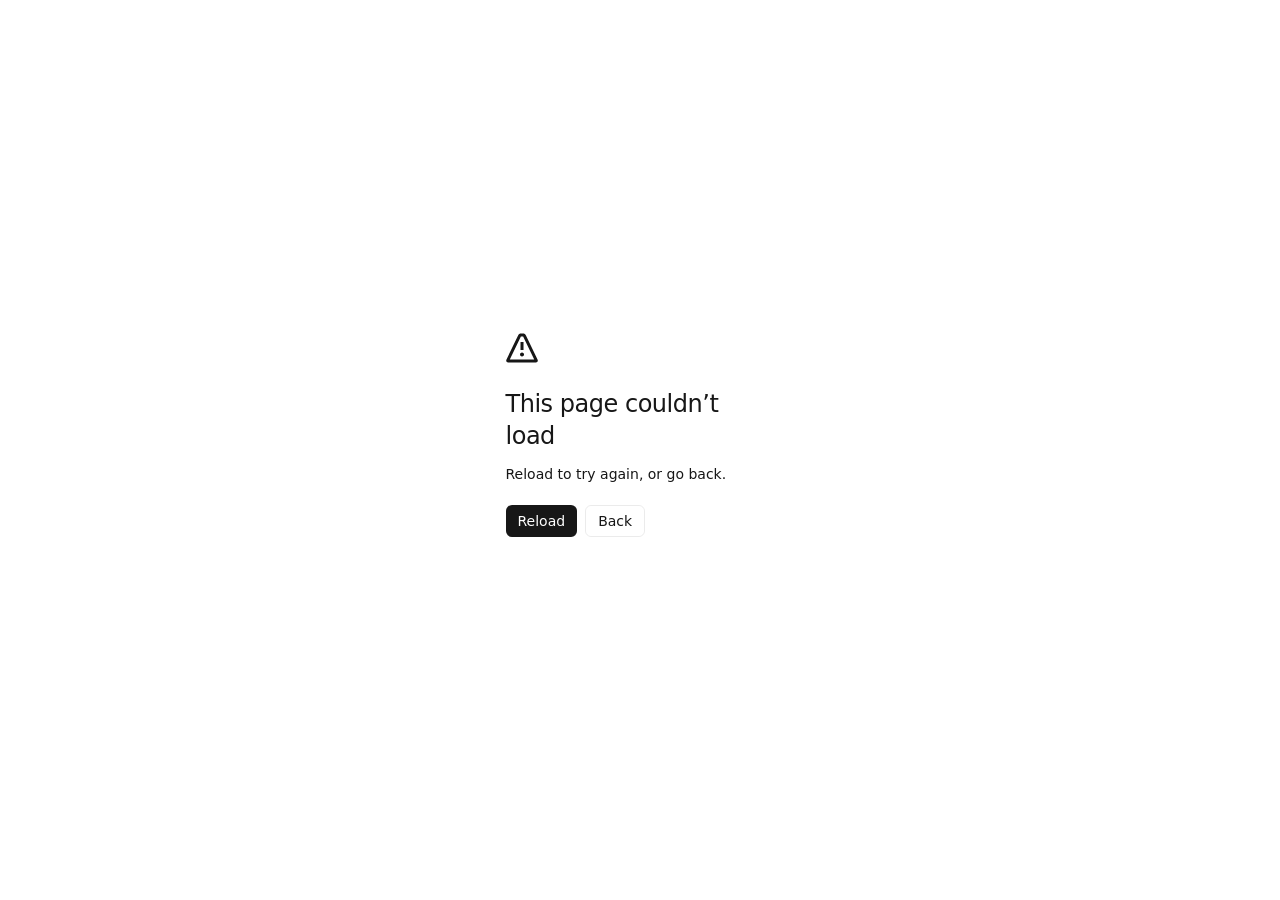
==== commit fdb0920c: "Add files via upload" ====
--- a/index.html
+++ b/index.html
@@ -1,2 +1,2 @@
-<!DOCTYPE html><html lang="en"><head><meta charSet="utf-8"/><meta name="viewport" content="width=device-width, initial-scale=1, viewport-fit=cover"/><link rel="stylesheet" href="./assets/static/css/index.5tYw-ZOU.css" data-rsc-css-href="./assets/static/css/index.5tYw-ZOU.css" data-precedence="vite-rsc/importer-resources"/><link rel="modulepreload" fetchPriority="low" href="./assets/static/chunks/index-BC2G8nfG.js"/><script src="./assets/static/chunks/rolldown-runtime-C60lm6uB.js" type="module" async=""></script><script src="./assets/static/chunks/framework-D_rUT4EX.js" type="module" async=""></script><link rel="modulepreload" href="./assets/static/chunks/layout-segment-context-4aOqaatb.js" crossorigin=""/><link rel="modulepreload" href="./assets/static/chunks/expense-planner-CSA2olPX.js" crossorigin=""/><title>Hisaab — Daily Expense Planner</title><meta name="description" content="A private, offline-ready daily expense, budget and savings planner."/><meta name="application-name" content="Hisaab"/><meta name="format-detection" content="telephone=no"/><link rel="shortcut icon" href="./favicon.svg"/><link rel="icon" href="./favicon.svg"/><link rel="apple-touch-icon" href="./app-icon.svg"/><link rel="manifest" href="./manifest.webmanifest"/><meta name="mobile-web-app-capable" content="yes"/><meta name="apple-mobile-web-app-title" content="Hisaab"/><meta name="apple-mobile-web-app-status-bar-style" content="black-translucent"/><meta name="theme-color" content="#f6f8fb" media="(prefers-color-scheme: light)"/><meta name="theme-color" content="#081210" media="(prefers-color-scheme: dark)"/><script>Object.assign(((self[Symbol.for("vinext.navigationRuntime")]??={bootstrap:{routeManifest:null},functions:{}}).bootstrap.rsc??={rsc:[]}),{params:{},nav:{"pathname":"/","searchParams":[]}})</script><link rel="modulepreload" href="./assets/static/chunks/index-BC2G8nfG.js" />
-</head><body class="antialiased"><main class="grid min-h-screen place-items-center bg-background px-6"><div class="text-center"><div class="flex items-center gap-3"><div class="brand-mark grid size-10 shrink-0 place-items-center rounded-2xl text-white shadow-lg shadow-emerald-900/20"><svg xmlns="http://www.w3.org/2000/svg" width="24" height="24" viewBox="0 0 24 24" fill="none" stroke="currentColor" stroke-width="2" stroke-linecap="round" stroke-linejoin="round" class="lucide lucide-wallet-cards size-5" aria-hidden="true"><path d="M3 11h3.75a2 2 0 0 1 1.6.8l.45.6a4 4 0 0 0 6.4 0l.45-.6a2 2 0 0 1 1.6-.8H21"></path><path d="M3 7h18"></path><rect x="3" y="3" width="18" height="18" rx="2"></rect></svg></div><div><p class="text-[1.08rem] font-extrabold tracking-[-0.04em]">Hisaab</p><p class="text-xs font-medium text-muted-foreground">Expense planner</p></div></div><div class="mx-auto mt-6 h-1.5 w-28 overflow-hidden rounded-full bg-muted"><div class="loading-bar h-full w-1/2 rounded-full bg-primary"></div></div><p class="mt-3 text-sm text-muted-foreground">Preparing your planner…</p></div></main><script type="module" src="./assets/static/chunks/index-BC2G8nfG.js" id="_R_" async=""></script><script>((self[Symbol.for("vinext.navigationRuntime")]??={bootstrap:{routeManifest:null},functions:{}}).bootstrap.rsc??={rsc:[]}).rsc.push("0:{\"page:/\":\"$L1\",\"layout:/\":\"$L2\",\"route:/\":\"$L3\",\"__route\":\"route:/\",\"__interceptionContext\":null,\"__layoutIds\":[\"layout:/\"],\"__rootLayout\":\"/\",\"__bfcacheSegmentIdentities\":{\"layout:/\":\"[\\\"layout\\\",\\\"layout:/\\\",\\\"root-boundary:/\\\",\\\"\\\"]\",\"page:/\":\"[\\\"page\\\",\\\"page:/\\\",\\\"root-boundary:/\\\",\\\"\\\"]\"},\"__srcPage\":[\"page\"],\"__layoutFlags\":{\"layout:/\":\"s\"},\"__artifactCompatibility\":{\"schemaVersion\":1,\"graphVersion\":\"app-route-graph:1177fd80f83fa7b0\",\"deploymentVersion\":\"24d44601-b7ec-4416-b9e0-748bdbb6c0d1\",\"appElementsSchemaVersion\":1,\"rscPayloadSchemaVersion\":1,\"rootBoundaryId\":\"/\",\"renderEpoch\":null}}\n")</script><script>((self[Symbol.for("vinext.navigationRuntime")]??={bootstrap:{routeManifest:null},functions:{}}).bootstrap.rsc??={rsc:[]}).rsc.push("4:I[\"74f944bd09a9\",[],\"Children\",1]\n")</script><script>((self[Symbol.for("vinext.navigationRuntime")]??={bootstrap:{routeManifest:null},functions:{}}).bootstrap.rsc??={rsc:[]}).rsc.push("5:I[\"52529b92208a\",[],\"GlobalErrorBoundary\",1]\n")</script><script>((self[Symbol.for("vinext.navigationRuntime")]??={bootstrap:{routeManifest:null},functions:{}}).bootstrap.rsc??={rsc:[]}).rsc.push("6:I[\"18ecf746a395\",[],\"default\",1]\n")</script><script>((self[Symbol.for("vinext.navigationRuntime")]??={bootstrap:{routeManifest:null},functions:{}}).bootstrap.rsc??={rsc:[]}).rsc.push("7:I[\"52529b92208a\",[],\"ErrorBoundary\",1]\n")</script><script>((self[Symbol.for("vinext.navigationRuntime")]??={bootstrap:{routeManifest:null},functions:{}}).bootstrap.rsc??={rsc:[]}).rsc.push("8:I[\"1b73e8b5fbe4\",[],\"LayoutSegmentProvider\",1]\n")</script><script>((self[Symbol.for("vinext.navigationRuntime")]??={bootstrap:{routeManifest:null},functions:{}}).bootstrap.rsc??={rsc:[]}).rsc.push("9:I[\"74f944bd09a9\",[],\"Slot\",1]\n")</script><script>((self[Symbol.for("vinext.navigationRuntime")]??={bootstrap:{routeManifest:null},functions:{}}).bootstrap.rsc??={rsc:[]}).rsc.push("a:I[\"52529b92208a\",[],\"NotFoundBoundary\",1]\n")</script><script>((self[Symbol.for("vinext.navigationRuntime")]??={bootstrap:{routeManifest:null},functions:{}}).bootstrap.rsc??={rsc:[]}).rsc.push("b:I[\"78579b1089e4\",[],\"AppRouterScrollTarget\",1]\n")</script><script>((self[Symbol.for("vinext.navigationRuntime")]??={bootstrap:{routeManifest:null},functions:{}}).bootstrap.rsc??={rsc:[]}).rsc.push("c:I[\"52529b92208a\",[],\"RedirectBoundary\",1]\n")</script><script>((self[Symbol.for("vinext.navigationRuntime")]??={bootstrap:{routeManifest:null},functions:{}}).bootstrap.rsc??={rsc:[]}).rsc.push(":HL[\"./assets/static/css/index.5tYw-ZOU.css\",\"style\"     ]\n")</script><script>((self[Symbol.for("vinext.navigationRuntime")]??={bootstrap:{routeManifest:null},functions:{}}).bootstrap.rsc??={rsc:[]}).rsc.push("2:[[[\"$\",\"link\",\"css:./assets/static/css/index.5tYw-ZOU.css\",{\"rel\":\"stylesheet\",\"precedence\":\"vite-rsc/importer-resources\",\"href\":\"./assets/static/css/index.5tYw-ZOU.css\",\"data-rsc-css-href\":\"./assets/static/css/index.5tYw-ZOU.css\"}],\"$undefined\"],[\"$\",\"html\",null,{\"lang\":\"en\",\"suppressHydrationWarning\":true,\"children\":[\"$\",\"body\",null,{\"className\":\"antialiased\",\"children\":[\"$\",\"$L4\",null,{}]}]}]]\n")</script><script>((self[Symbol.for("vinext.navigationRuntime")]??={bootstrap:{routeManifest:null},functions:{}}).bootstrap.rsc??={rsc:[]}).rsc.push("3:[[[\"$\",\"meta\",null,{\"charSet\":\"utf-8\"}],[[\"$\",\"title\",\"0\",{\"children\":\"Hisaab — Daily Expense Planner\"}],[\"$\",\"meta\",\"1\",{\"name\":\"description\",\"content\":\"A private, offline-ready daily expense, budget and savings planner.\"}],[\"$\",\"meta\",\"2\",{\"name\":\"application-name\",\"content\":\"Hisaab\"}],[\"$\",\"meta\",\"3\",{\"name\":\"format-detection\",\"content\":\"telephone=no\"}],[\"$\",\"link\",\"4\",{\"data-vinext-streamed-icon\":\"$undefined\",\"rel\":\"shortcut icon\",\"href\":\"./favicon.svg\",\"type\":\"$undefined\",\"sizes\":\"$undefined\",\"color\":\"$undefined\",\"media\":\"$undefined\",\"fetchPriority\":\"$undefined\"}],[\"$\",\"link\",\"5\",{\"data-vinext-streamed-icon\":\"$undefined\",\"rel\":\"icon\",\"href\":\"./favicon.svg\",\"type\":\"$undefined\",\"sizes\":\"$undefined\",\"color\":\"$undefined\",\"media\":\"$undefined\",\"fetchPriority\":\"$undefined\"}],[\"$\",\"link\",\"6\",{\"data-vinext-streamed-icon\":\"$undefined\",\"rel\":\"apple-touch-icon\",\"href\":\"./app-icon.svg\",\"type\":\"$undefined\",\"sizes\":\"$undefined\",\"color\":\"$undefined\",\"media\":\"$undefined\",\"fetchPriority\":\"$undefined\"}],[\"$\",\"link\",\"7\",{\"rel\":\"manifest\",\"href\":\"./manifest.webmanifest\"}],[\"$\",\"meta\",\"8\",{\"name\":\"mobile-web-app-capable\",\"content\":\"yes\"}],[\"$\",\"meta\",\"9\",{\"name\":\"apple-mobile-web-app-title\",\"content\":\"Hisaab\"}],[\"$\",\"meta\",\"10\",{\"name\":\"apple-mobile-web-app-status-bar-style\",\"content\":\"black-translucent\"}]],[[\"$\",\"meta\",\"0\",{\"name\":\"viewport\",\"content\":\"width=device-width, initial-scale=1, viewport-fit=cover\"}],[\"$\",\"meta\",\"1\",{\"name\":\"theme-color\",\"content\":\"#f6f8fb\",\"media\":\"(prefers-color-scheme: light)\"}],[\"$\",\"meta\",\"2\",{\"name\":\"theme-color\",\"content\":\"#081210\",\"media\":\"(prefers-color-scheme: dark)\"}]]],[\"$\",\"$L5\",null,{\"fallback\":\"$6\",\"children\":[\"$\",\"$L7\",null,{\"fallback\":\"$6\",\"children\":[\"$\",\"$L8\",null,{\"providerId\":\"layout:/\",\"segmentMap\":{\"children\":[]},\"children\":[\"$\",\"$L9\",null,{\"id\":\"layout:/\",\"parallelSlots\":\"$undefined\",\"children\":[\"$\",\"$La\",null,{\"resetKey\":\"\",\"fallback\":[[\"$\",\"title\",null,{\"children\":\"404: This page could not be found.\"}],[\"$\",\"div\",null,{\"style\":{\"fontFamily\":\"system-ui,\\\"Segoe UI\\\",Roboto,Helvetica,Arial,sans-serif,\\\"Apple Color Emoji\\\",\\\"Segoe UI Emoji\\\"\",\"height\":\"100vh\",\"textAlign\":\"center\",\"display\":\"flex\",\"flexDirection\":\"column\",\"alignItems\":\"center\",\"justifyContent\":\"center\"},\"children\":[\"$\",\"div\",null,{\"children\":[[\"$\",\"style\",null,{\"dangerouslySetInnerHTML\":{\"__html\":\"body{color:#000;background:#fff;margin:0}.next-error-h1{border-right:1px solid rgba(0,0,0,.3)}@media (prefers-color-scheme:dark){body{color:#fff;background:#000}.next-error-h1{border-right:1px solid rgba(255,255,255,.3)}}\"}}],[\"$\",\"h1\",null,{\"className\":\"next-error-h1\",\"style\":{\"display\":\"inline-block\",\"margin\":\"0 20px 0 0\",\"padding\":\"0 23px 0 0\",\"fontSize\":24,\"fontWeight\":500,\"verticalAlign\":\"top\",\"lineHeight\":\"49px\"},\"children\":404}],[\"$\",\"div\",null,{\"style\":{\"display\":\"inline-block\"},\"children\":[\"$\",\"h2\",null,{\"style\":{\"fontSize\":14,\"fontWeight\":400,\"lineHeight\":\"49px\",\"margin\":0},\"children\":\"This page could not be found.\"}]}]]}]}]],\"children\":[\"$\",\"$Lb\",null,{\"children\":[\"$\",\"$Lc\",null,{\"children\":[[\"$\",\"$L8\",null,{\"providerId\":\"page:/\",\"segmentMap\":{\"children\":[\"__PAGE__\"]},\"children\":[\"$\",\"$L9\",null,{\"id\":\"page:/\"}]}],null]}]}]}]}]}]}]}],null,null]\n")</script><script>((self[Symbol.for("vinext.navigationRuntime")]??={bootstrap:{routeManifest:null},functions:{}}).bootstrap.rsc??={rsc:[]}).rsc.push("d:I[\"e269d67371b9\",[],\"default\",1]\n")</script><script>((self[Symbol.for("vinext.navigationRuntime")]??={bootstrap:{routeManifest:null},functions:{}}).bootstrap.rsc??={rsc:[]}).rsc.push("1:[\"$\",\"$Ld\",null,{}]\n")</script><script>Object.assign(((self[Symbol.for("vinext.navigationRuntime")]??={bootstrap:{routeManifest:null},functions:{}}).bootstrap.rsc??={rsc:[]}),{"initialCacheKind":"static"});((self[Symbol.for("vinext.navigationRuntime")]??={bootstrap:{routeManifest:null},functions:{}}).bootstrap.rsc??={rsc:[]}).done=true</script></body></html>+<!DOCTYPE html><html lang="en"><head><meta charSet="utf-8"/><meta name="viewport" content="width=device-width, initial-scale=1, viewport-fit=cover"/><link rel="stylesheet" href="./style.css?v=4" data-rsc-css-href="./style.css?v=4" data-precedence="vite-rsc/importer-resources"/><link rel="modulepreload" fetchPriority="low" href="./index-BC2G8nfG.js?v=4"/><script src="./rolldown-runtime-C60lm6uB.js?v=4" type="module" async=""></script><script src="./framework-D_rUT4EX.js?v=4" type="module" async=""></script><link rel="modulepreload" href="./layout-segment-context-4aOqaatb.js?v=4" crossorigin=""/><link rel="modulepreload" href="./expense-planner-CSA2olPX.js?v=4" crossorigin=""/><title>Hisaab — Daily Expense Planner</title><meta name="description" content="A private, offline-ready daily expense, budget and savings planner."/><meta name="application-name" content="Hisaab"/><meta name="format-detection" content="telephone=no"/><link rel="shortcut icon" href="./favicon.svg"/><link rel="icon" href="./favicon.svg"/><link rel="apple-touch-icon" href="./app-icon.svg"/><link rel="manifest" href="./manifest.webmanifest"/><meta name="mobile-web-app-capable" content="yes"/><meta name="apple-mobile-web-app-title" content="Hisaab"/><meta name="apple-mobile-web-app-status-bar-style" content="black-translucent"/><meta name="theme-color" content="#f6f8fb" media="(prefers-color-scheme: light)"/><meta name="theme-color" content="#081210" media="(prefers-color-scheme: dark)"/><script>Object.assign(((self[Symbol.for("vinext.navigationRuntime")]??={bootstrap:{routeManifest:null},functions:{}}).bootstrap.rsc??={rsc:[]}),{params:{},nav:{"pathname":"/","searchParams":[]}})</script><link rel="modulepreload" href="./index-BC2G8nfG.js?v=4" />
+</head><body class="antialiased"><main class="grid min-h-screen place-items-center bg-background px-6"><div class="text-center"><div class="flex items-center gap-3"><div class="brand-mark grid size-10 shrink-0 place-items-center rounded-2xl text-white shadow-lg shadow-emerald-900/20"><svg xmlns="http://www.w3.org/2000/svg" width="24" height="24" viewBox="0 0 24 24" fill="none" stroke="currentColor" stroke-width="2" stroke-linecap="round" stroke-linejoin="round" class="lucide lucide-wallet-cards size-5" aria-hidden="true"><path d="M3 11h3.75a2 2 0 0 1 1.6.8l.45.6a4 4 0 0 0 6.4 0l.45-.6a2 2 0 0 1 1.6-.8H21"></path><path d="M3 7h18"></path><rect x="3" y="3" width="18" height="18" rx="2"></rect></svg></div><div><p class="text-[1.08rem] font-extrabold tracking-[-0.04em]">Hisaab</p><p class="text-xs font-medium text-muted-foreground">Expense planner</p></div></div><div class="mx-auto mt-6 h-1.5 w-28 overflow-hidden rounded-full bg-muted"><div class="loading-bar h-full w-1/2 rounded-full bg-primary"></div></div><p class="mt-3 text-sm text-muted-foreground">Preparing your planner…</p></div></main><script type="module" src="./index-BC2G8nfG.js?v=4" id="_R_" async=""></script><script>((self[Symbol.for("vinext.navigationRuntime")]??={bootstrap:{routeManifest:null},functions:{}}).bootstrap.rsc??={rsc:[]}).rsc.push("0:{\"page:/\":\"$L1\",\"layout:/\":\"$L2\",\"route:/\":\"$L3\",\"__route\":\"route:/\",\"__interceptionContext\":null,\"__layoutIds\":[\"layout:/\"],\"__rootLayout\":\"/\",\"__bfcacheSegmentIdentities\":{\"layout:/\":\"[\\\"layout\\\",\\\"layout:/\\\",\\\"root-boundary:/\\\",\\\"\\\"]\",\"page:/\":\"[\\\"page\\\",\\\"page:/\\\",\\\"root-boundary:/\\\",\\\"\\\"]\"},\"__srcPage\":[\"page\"],\"__layoutFlags\":{\"layout:/\":\"s\"},\"__artifactCompatibility\":{\"schemaVersion\":1,\"graphVersion\":\"app-route-graph:1177fd80f83fa7b0\",\"deploymentVersion\":\"24d44601-b7ec-4416-b9e0-748bdbb6c0d1\",\"appElementsSchemaVersion\":1,\"rscPayloadSchemaVersion\":1,\"rootBoundaryId\":\"/\",\"renderEpoch\":null}}\n")</script><script>((self[Symbol.for("vinext.navigationRuntime")]??={bootstrap:{routeManifest:null},functions:{}}).bootstrap.rsc??={rsc:[]}).rsc.push("4:I[\"74f944bd09a9\",[],\"Children\",1]\n")</script><script>((self[Symbol.for("vinext.navigationRuntime")]??={bootstrap:{routeManifest:null},functions:{}}).bootstrap.rsc??={rsc:[]}).rsc.push("5:I[\"52529b92208a\",[],\"GlobalErrorBoundary\",1]\n")</script><script>((self[Symbol.for("vinext.navigationRuntime")]??={bootstrap:{routeManifest:null},functions:{}}).bootstrap.rsc??={rsc:[]}).rsc.push("6:I[\"18ecf746a395\",[],\"default\",1]\n")</script><script>((self[Symbol.for("vinext.navigationRuntime")]??={bootstrap:{routeManifest:null},functions:{}}).bootstrap.rsc??={rsc:[]}).rsc.push("7:I[\"52529b92208a\",[],\"ErrorBoundary\",1]\n")</script><script>((self[Symbol.for("vinext.navigationRuntime")]??={bootstrap:{routeManifest:null},functions:{}}).bootstrap.rsc??={rsc:[]}).rsc.push("8:I[\"1b73e8b5fbe4\",[],\"LayoutSegmentProvider\",1]\n")</script><script>((self[Symbol.for("vinext.navigationRuntime")]??={bootstrap:{routeManifest:null},functions:{}}).bootstrap.rsc??={rsc:[]}).rsc.push("9:I[\"74f944bd09a9\",[],\"Slot\",1]\n")</script><script>((self[Symbol.for("vinext.navigationRuntime")]??={bootstrap:{routeManifest:null},functions:{}}).bootstrap.rsc??={rsc:[]}).rsc.push("a:I[\"52529b92208a\",[],\"NotFoundBoundary\",1]\n")</script><script>((self[Symbol.for("vinext.navigationRuntime")]??={bootstrap:{routeManifest:null},functions:{}}).bootstrap.rsc??={rsc:[]}).rsc.push("b:I[\"78579b1089e4\",[],\"AppRouterScrollTarget\",1]\n")</script><script>((self[Symbol.for("vinext.navigationRuntime")]??={bootstrap:{routeManifest:null},functions:{}}).bootstrap.rsc??={rsc:[]}).rsc.push("c:I[\"52529b92208a\",[],\"RedirectBoundary\",1]\n")</script><script>((self[Symbol.for("vinext.navigationRuntime")]??={bootstrap:{routeManifest:null},functions:{}}).bootstrap.rsc??={rsc:[]}).rsc.push(":HL[\"./style.css\",\"style\"     ]\n")</script><script>((self[Symbol.for("vinext.navigationRuntime")]??={bootstrap:{routeManifest:null},functions:{}}).bootstrap.rsc??={rsc:[]}).rsc.push("2:[[[\"$\",\"link\",\"css:./style.css\",{\"rel\":\"stylesheet\",\"precedence\":\"vite-rsc/importer-resources\",\"href\":\"./style.css\",\"data-rsc-css-href\":\"./style.css\"}],\"$undefined\"],[\"$\",\"html\",null,{\"lang\":\"en\",\"suppressHydrationWarning\":true,\"children\":[\"$\",\"body\",null,{\"className\":\"antialiased\",\"children\":[\"$\",\"$L4\",null,{}]}]}]]\n")</script><script>((self[Symbol.for("vinext.navigationRuntime")]??={bootstrap:{routeManifest:null},functions:{}}).bootstrap.rsc??={rsc:[]}).rsc.push("3:[[[\"$\",\"meta\",null,{\"charSet\":\"utf-8\"}],[[\"$\",\"title\",\"0\",{\"children\":\"Hisaab — Daily Expense Planner\"}],[\"$\",\"meta\",\"1\",{\"name\":\"description\",\"content\":\"A private, offline-ready daily expense, budget and savings planner.\"}],[\"$\",\"meta\",\"2\",{\"name\":\"application-name\",\"content\":\"Hisaab\"}],[\"$\",\"meta\",\"3\",{\"name\":\"format-detection\",\"content\":\"telephone=no\"}],[\"$\",\"link\",\"4\",{\"data-vinext-streamed-icon\":\"$undefined\",\"rel\":\"shortcut icon\",\"href\":\"./favicon.svg\",\"type\":\"$undefined\",\"sizes\":\"$undefined\",\"color\":\"$undefined\",\"media\":\"$undefined\",\"fetchPriority\":\"$undefined\"}],[\"$\",\"link\",\"5\",{\"data-vinext-streamed-icon\":\"$undefined\",\"rel\":\"icon\",\"href\":\"./favicon.svg\",\"type\":\"$undefined\",\"sizes\":\"$undefined\",\"color\":\"$undefined\",\"media\":\"$undefined\",\"fetchPriority\":\"$undefined\"}],[\"$\",\"link\",\"6\",{\"data-vinext-streamed-icon\":\"$undefined\",\"rel\":\"apple-touch-icon\",\"href\":\"./app-icon.svg\",\"type\":\"$undefined\",\"sizes\":\"$undefined\",\"color\":\"$undefined\",\"media\":\"$undefined\",\"fetchPriority\":\"$undefined\"}],[\"$\",\"link\",\"7\",{\"rel\":\"manifest\",\"href\":\"./manifest.webmanifest\"}],[\"$\",\"meta\",\"8\",{\"name\":\"mobile-web-app-capable\",\"content\":\"yes\"}],[\"$\",\"meta\",\"9\",{\"name\":\"apple-mobile-web-app-title\",\"content\":\"Hisaab\"}],[\"$\",\"meta\",\"10\",{\"name\":\"apple-mobile-web-app-status-bar-style\",\"content\":\"black-translucent\"}]],[[\"$\",\"meta\",\"0\",{\"name\":\"viewport\",\"content\":\"width=device-width, initial-scale=1, viewport-fit=cover\"}],[\"$\",\"meta\",\"1\",{\"name\":\"theme-color\",\"content\":\"#f6f8fb\",\"media\":\"(prefers-color-scheme: light)\"}],[\"$\",\"meta\",\"2\",{\"name\":\"theme-color\",\"content\":\"#081210\",\"media\":\"(prefers-color-scheme: dark)\"}]]],[\"$\",\"$L5\",null,{\"fallback\":\"$6\",\"children\":[\"$\",\"$L7\",null,{\"fallback\":\"$6\",\"children\":[\"$\",\"$L8\",null,{\"providerId\":\"layout:/\",\"segmentMap\":{\"children\":[]},\"children\":[\"$\",\"$L9\",null,{\"id\":\"layout:/\",\"parallelSlots\":\"$undefined\",\"children\":[\"$\",\"$La\",null,{\"resetKey\":\"\",\"fallback\":[[\"$\",\"title\",null,{\"children\":\"404: This page could not be found.\"}],[\"$\",\"div\",null,{\"style\":{\"fontFamily\":\"system-ui,\\\"Segoe UI\\\",Roboto,Helvetica,Arial,sans-serif,\\\"Apple Color Emoji\\\",\\\"Segoe UI Emoji\\\"\",\"height\":\"100vh\",\"textAlign\":\"center\",\"display\":\"flex\",\"flexDirection\":\"column\",\"alignItems\":\"center\",\"justifyContent\":\"center\"},\"children\":[\"$\",\"div\",null,{\"children\":[[\"$\",\"style\",null,{\"dangerouslySetInnerHTML\":{\"__html\":\"body{color:#000;background:#fff;margin:0}.next-error-h1{border-right:1px solid rgba(0,0,0,.3)}@media (prefers-color-scheme:dark){body{color:#fff;background:#000}.next-error-h1{border-right:1px solid rgba(255,255,255,.3)}}\"}}],[\"$\",\"h1\",null,{\"className\":\"next-error-h1\",\"style\":{\"display\":\"inline-block\",\"margin\":\"0 20px 0 0\",\"padding\":\"0 23px 0 0\",\"fontSize\":24,\"fontWeight\":500,\"verticalAlign\":\"top\",\"lineHeight\":\"49px\"},\"children\":404}],[\"$\",\"div\",null,{\"style\":{\"display\":\"inline-block\"},\"children\":[\"$\",\"h2\",null,{\"style\":{\"fontSize\":14,\"fontWeight\":400,\"lineHeight\":\"49px\",\"margin\":0},\"children\":\"This page could not be found.\"}]}]]}]}]],\"children\":[\"$\",\"$Lb\",null,{\"children\":[\"$\",\"$Lc\",null,{\"children\":[[\"$\",\"$L8\",null,{\"providerId\":\"page:/\",\"segmentMap\":{\"children\":[\"__PAGE__\"]},\"children\":[\"$\",\"$L9\",null,{\"id\":\"page:/\"}]}],null]}]}]}]}]}]}]}],null,null]\n")</script><script>((self[Symbol.for("vinext.navigationRuntime")]??={bootstrap:{routeManifest:null},functions:{}}).bootstrap.rsc??={rsc:[]}).rsc.push("d:I[\"e269d67371b9\",[],\"default\",1]\n")</script><script>((self[Symbol.for("vinext.navigationRuntime")]??={bootstrap:{routeManifest:null},functions:{}}).bootstrap.rsc??={rsc:[]}).rsc.push("1:[\"$\",\"$Ld\",null,{}]\n")</script><script>Object.assign(((self[Symbol.for("vinext.navigationRuntime")]??={bootstrap:{routeManifest:null},functions:{}}).bootstrap.rsc??={rsc:[]}),{"initialCacheKind":"static"});((self[Symbol.for("vinext.navigationRuntime")]??={bootstrap:{routeManifest:null},functions:{}}).bootstrap.rsc??={rsc:[]}).done=true</script></body></html>
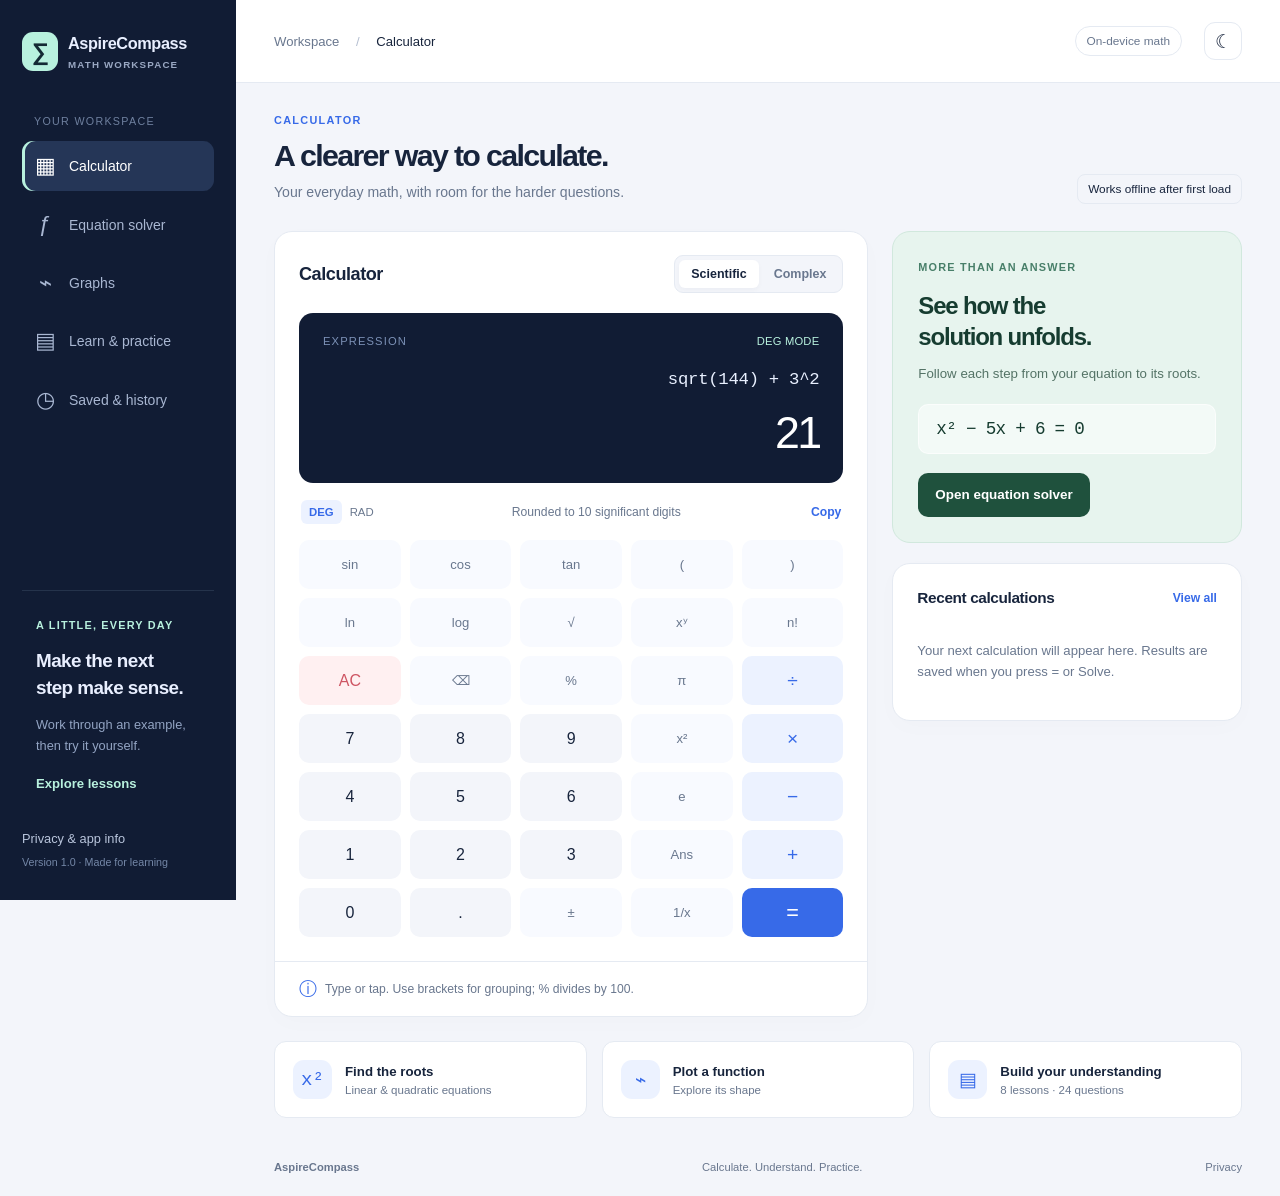
==== commit 03802ec8: "Add files via upload" ====
--- a/index.html
+++ b/index.html
@@ -1,2 +1,35 @@
-<!DOCTYPE html><html lang="en"><head><meta charSet="utf-8"/><meta name="viewport" content="width=device-width, initial-scale=1, viewport-fit=cover"/><link rel="stylesheet" href="./style.css?v=4" data-rsc-css-href="./style.css?v=4" data-precedence="vite-rsc/importer-resources"/><link rel="modulepreload" fetchPriority="low" href="./index-BC2G8nfG.js?v=4"/><script src="./rolldown-runtime-C60lm6uB.js?v=4" type="module" async=""></script><script src="./framework-D_rUT4EX.js?v=4" type="module" async=""></script><link rel="modulepreload" href="./layout-segment-context-4aOqaatb.js?v=4" crossorigin=""/><link rel="modulepreload" href="./expense-planner-CSA2olPX.js?v=4" crossorigin=""/><title>Hisaab — Daily Expense Planner</title><meta name="description" content="A private, offline-ready daily expense, budget and savings planner."/><meta name="application-name" content="Hisaab"/><meta name="format-detection" content="telephone=no"/><link rel="shortcut icon" href="./favicon.svg"/><link rel="icon" href="./favicon.svg"/><link rel="apple-touch-icon" href="./app-icon.svg"/><link rel="manifest" href="./manifest.webmanifest"/><meta name="mobile-web-app-capable" content="yes"/><meta name="apple-mobile-web-app-title" content="Hisaab"/><meta name="apple-mobile-web-app-status-bar-style" content="black-translucent"/><meta name="theme-color" content="#f6f8fb" media="(prefers-color-scheme: light)"/><meta name="theme-color" content="#081210" media="(prefers-color-scheme: dark)"/><script>Object.assign(((self[Symbol.for("vinext.navigationRuntime")]??={bootstrap:{routeManifest:null},functions:{}}).bootstrap.rsc??={rsc:[]}),{params:{},nav:{"pathname":"/","searchParams":[]}})</script><link rel="modulepreload" href="./index-BC2G8nfG.js?v=4" />
-</head><body class="antialiased"><main class="grid min-h-screen place-items-center bg-background px-6"><div class="text-center"><div class="flex items-center gap-3"><div class="brand-mark grid size-10 shrink-0 place-items-center rounded-2xl text-white shadow-lg shadow-emerald-900/20"><svg xmlns="http://www.w3.org/2000/svg" width="24" height="24" viewBox="0 0 24 24" fill="none" stroke="currentColor" stroke-width="2" stroke-linecap="round" stroke-linejoin="round" class="lucide lucide-wallet-cards size-5" aria-hidden="true"><path d="M3 11h3.75a2 2 0 0 1 1.6.8l.45.6a4 4 0 0 0 6.4 0l.45-.6a2 2 0 0 1 1.6-.8H21"></path><path d="M3 7h18"></path><rect x="3" y="3" width="18" height="18" rx="2"></rect></svg></div><div><p class="text-[1.08rem] font-extrabold tracking-[-0.04em]">Hisaab</p><p class="text-xs font-medium text-muted-foreground">Expense planner</p></div></div><div class="mx-auto mt-6 h-1.5 w-28 overflow-hidden rounded-full bg-muted"><div class="loading-bar h-full w-1/2 rounded-full bg-primary"></div></div><p class="mt-3 text-sm text-muted-foreground">Preparing your planner…</p></div></main><script type="module" src="./index-BC2G8nfG.js?v=4" id="_R_" async=""></script><script>((self[Symbol.for("vinext.navigationRuntime")]??={bootstrap:{routeManifest:null},functions:{}}).bootstrap.rsc??={rsc:[]}).rsc.push("0:{\"page:/\":\"$L1\",\"layout:/\":\"$L2\",\"route:/\":\"$L3\",\"__route\":\"route:/\",\"__interceptionContext\":null,\"__layoutIds\":[\"layout:/\"],\"__rootLayout\":\"/\",\"__bfcacheSegmentIdentities\":{\"layout:/\":\"[\\\"layout\\\",\\\"layout:/\\\",\\\"root-boundary:/\\\",\\\"\\\"]\",\"page:/\":\"[\\\"page\\\",\\\"page:/\\\",\\\"root-boundary:/\\\",\\\"\\\"]\"},\"__srcPage\":[\"page\"],\"__layoutFlags\":{\"layout:/\":\"s\"},\"__artifactCompatibility\":{\"schemaVersion\":1,\"graphVersion\":\"app-route-graph:1177fd80f83fa7b0\",\"deploymentVersion\":\"24d44601-b7ec-4416-b9e0-748bdbb6c0d1\",\"appElementsSchemaVersion\":1,\"rscPayloadSchemaVersion\":1,\"rootBoundaryId\":\"/\",\"renderEpoch\":null}}\n")</script><script>((self[Symbol.for("vinext.navigationRuntime")]??={bootstrap:{routeManifest:null},functions:{}}).bootstrap.rsc??={rsc:[]}).rsc.push("4:I[\"74f944bd09a9\",[],\"Children\",1]\n")</script><script>((self[Symbol.for("vinext.navigationRuntime")]??={bootstrap:{routeManifest:null},functions:{}}).bootstrap.rsc??={rsc:[]}).rsc.push("5:I[\"52529b92208a\",[],\"GlobalErrorBoundary\",1]\n")</script><script>((self[Symbol.for("vinext.navigationRuntime")]??={bootstrap:{routeManifest:null},functions:{}}).bootstrap.rsc??={rsc:[]}).rsc.push("6:I[\"18ecf746a395\",[],\"default\",1]\n")</script><script>((self[Symbol.for("vinext.navigationRuntime")]??={bootstrap:{routeManifest:null},functions:{}}).bootstrap.rsc??={rsc:[]}).rsc.push("7:I[\"52529b92208a\",[],\"ErrorBoundary\",1]\n")</script><script>((self[Symbol.for("vinext.navigationRuntime")]??={bootstrap:{routeManifest:null},functions:{}}).bootstrap.rsc??={rsc:[]}).rsc.push("8:I[\"1b73e8b5fbe4\",[],\"LayoutSegmentProvider\",1]\n")</script><script>((self[Symbol.for("vinext.navigationRuntime")]??={bootstrap:{routeManifest:null},functions:{}}).bootstrap.rsc??={rsc:[]}).rsc.push("9:I[\"74f944bd09a9\",[],\"Slot\",1]\n")</script><script>((self[Symbol.for("vinext.navigationRuntime")]??={bootstrap:{routeManifest:null},functions:{}}).bootstrap.rsc??={rsc:[]}).rsc.push("a:I[\"52529b92208a\",[],\"NotFoundBoundary\",1]\n")</script><script>((self[Symbol.for("vinext.navigationRuntime")]??={bootstrap:{routeManifest:null},functions:{}}).bootstrap.rsc??={rsc:[]}).rsc.push("b:I[\"78579b1089e4\",[],\"AppRouterScrollTarget\",1]\n")</script><script>((self[Symbol.for("vinext.navigationRuntime")]??={bootstrap:{routeManifest:null},functions:{}}).bootstrap.rsc??={rsc:[]}).rsc.push("c:I[\"52529b92208a\",[],\"RedirectBoundary\",1]\n")</script><script>((self[Symbol.for("vinext.navigationRuntime")]??={bootstrap:{routeManifest:null},functions:{}}).bootstrap.rsc??={rsc:[]}).rsc.push(":HL[\"./style.css\",\"style\"     ]\n")</script><script>((self[Symbol.for("vinext.navigationRuntime")]??={bootstrap:{routeManifest:null},functions:{}}).bootstrap.rsc??={rsc:[]}).rsc.push("2:[[[\"$\",\"link\",\"css:./style.css\",{\"rel\":\"stylesheet\",\"precedence\":\"vite-rsc/importer-resources\",\"href\":\"./style.css\",\"data-rsc-css-href\":\"./style.css\"}],\"$undefined\"],[\"$\",\"html\",null,{\"lang\":\"en\",\"suppressHydrationWarning\":true,\"children\":[\"$\",\"body\",null,{\"className\":\"antialiased\",\"children\":[\"$\",\"$L4\",null,{}]}]}]]\n")</script><script>((self[Symbol.for("vinext.navigationRuntime")]??={bootstrap:{routeManifest:null},functions:{}}).bootstrap.rsc??={rsc:[]}).rsc.push("3:[[[\"$\",\"meta\",null,{\"charSet\":\"utf-8\"}],[[\"$\",\"title\",\"0\",{\"children\":\"Hisaab — Daily Expense Planner\"}],[\"$\",\"meta\",\"1\",{\"name\":\"description\",\"content\":\"A private, offline-ready daily expense, budget and savings planner.\"}],[\"$\",\"meta\",\"2\",{\"name\":\"application-name\",\"content\":\"Hisaab\"}],[\"$\",\"meta\",\"3\",{\"name\":\"format-detection\",\"content\":\"telephone=no\"}],[\"$\",\"link\",\"4\",{\"data-vinext-streamed-icon\":\"$undefined\",\"rel\":\"shortcut icon\",\"href\":\"./favicon.svg\",\"type\":\"$undefined\",\"sizes\":\"$undefined\",\"color\":\"$undefined\",\"media\":\"$undefined\",\"fetchPriority\":\"$undefined\"}],[\"$\",\"link\",\"5\",{\"data-vinext-streamed-icon\":\"$undefined\",\"rel\":\"icon\",\"href\":\"./favicon.svg\",\"type\":\"$undefined\",\"sizes\":\"$undefined\",\"color\":\"$undefined\",\"media\":\"$undefined\",\"fetchPriority\":\"$undefined\"}],[\"$\",\"link\",\"6\",{\"data-vinext-streamed-icon\":\"$undefined\",\"rel\":\"apple-touch-icon\",\"href\":\"./app-icon.svg\",\"type\":\"$undefined\",\"sizes\":\"$undefined\",\"color\":\"$undefined\",\"media\":\"$undefined\",\"fetchPriority\":\"$undefined\"}],[\"$\",\"link\",\"7\",{\"rel\":\"manifest\",\"href\":\"./manifest.webmanifest\"}],[\"$\",\"meta\",\"8\",{\"name\":\"mobile-web-app-capable\",\"content\":\"yes\"}],[\"$\",\"meta\",\"9\",{\"name\":\"apple-mobile-web-app-title\",\"content\":\"Hisaab\"}],[\"$\",\"meta\",\"10\",{\"name\":\"apple-mobile-web-app-status-bar-style\",\"content\":\"black-translucent\"}]],[[\"$\",\"meta\",\"0\",{\"name\":\"viewport\",\"content\":\"width=device-width, initial-scale=1, viewport-fit=cover\"}],[\"$\",\"meta\",\"1\",{\"name\":\"theme-color\",\"content\":\"#f6f8fb\",\"media\":\"(prefers-color-scheme: light)\"}],[\"$\",\"meta\",\"2\",{\"name\":\"theme-color\",\"content\":\"#081210\",\"media\":\"(prefers-color-scheme: dark)\"}]]],[\"$\",\"$L5\",null,{\"fallback\":\"$6\",\"children\":[\"$\",\"$L7\",null,{\"fallback\":\"$6\",\"children\":[\"$\",\"$L8\",null,{\"providerId\":\"layout:/\",\"segmentMap\":{\"children\":[]},\"children\":[\"$\",\"$L9\",null,{\"id\":\"layout:/\",\"parallelSlots\":\"$undefined\",\"children\":[\"$\",\"$La\",null,{\"resetKey\":\"\",\"fallback\":[[\"$\",\"title\",null,{\"children\":\"404: This page could not be found.\"}],[\"$\",\"div\",null,{\"style\":{\"fontFamily\":\"system-ui,\\\"Segoe UI\\\",Roboto,Helvetica,Arial,sans-serif,\\\"Apple Color Emoji\\\",\\\"Segoe UI Emoji\\\"\",\"height\":\"100vh\",\"textAlign\":\"center\",\"display\":\"flex\",\"flexDirection\":\"column\",\"alignItems\":\"center\",\"justifyContent\":\"center\"},\"children\":[\"$\",\"div\",null,{\"children\":[[\"$\",\"style\",null,{\"dangerouslySetInnerHTML\":{\"__html\":\"body{color:#000;background:#fff;margin:0}.next-error-h1{border-right:1px solid rgba(0,0,0,.3)}@media (prefers-color-scheme:dark){body{color:#fff;background:#000}.next-error-h1{border-right:1px solid rgba(255,255,255,.3)}}\"}}],[\"$\",\"h1\",null,{\"className\":\"next-error-h1\",\"style\":{\"display\":\"inline-block\",\"margin\":\"0 20px 0 0\",\"padding\":\"0 23px 0 0\",\"fontSize\":24,\"fontWeight\":500,\"verticalAlign\":\"top\",\"lineHeight\":\"49px\"},\"children\":404}],[\"$\",\"div\",null,{\"style\":{\"display\":\"inline-block\"},\"children\":[\"$\",\"h2\",null,{\"style\":{\"fontSize\":14,\"fontWeight\":400,\"lineHeight\":\"49px\",\"margin\":0},\"children\":\"This page could not be found.\"}]}]]}]}]],\"children\":[\"$\",\"$Lb\",null,{\"children\":[\"$\",\"$Lc\",null,{\"children\":[[\"$\",\"$L8\",null,{\"providerId\":\"page:/\",\"segmentMap\":{\"children\":[\"__PAGE__\"]},\"children\":[\"$\",\"$L9\",null,{\"id\":\"page:/\"}]}],null]}]}]}]}]}]}]}],null,null]\n")</script><script>((self[Symbol.for("vinext.navigationRuntime")]??={bootstrap:{routeManifest:null},functions:{}}).bootstrap.rsc??={rsc:[]}).rsc.push("d:I[\"e269d67371b9\",[],\"default\",1]\n")</script><script>((self[Symbol.for("vinext.navigationRuntime")]??={bootstrap:{routeManifest:null},functions:{}}).bootstrap.rsc??={rsc:[]}).rsc.push("1:[\"$\",\"$Ld\",null,{}]\n")</script><script>Object.assign(((self[Symbol.for("vinext.navigationRuntime")]??={bootstrap:{routeManifest:null},functions:{}}).bootstrap.rsc??={rsc:[]}),{"initialCacheKind":"static"});((self[Symbol.for("vinext.navigationRuntime")]??={bootstrap:{routeManifest:null},functions:{}}).bootstrap.rsc??={rsc:[]}).done=true</script></body></html>+<!doctype html>
+<html lang="en">
+<head>
+ <meta charset="utf-8"><meta name="viewport" content="width=device-width, initial-scale=1, viewport-fit=cover">
+ <meta name="theme-color" content="#111c34"><meta name="description" content="AspireCompass: scientific calculator, algebra solutions with steps, complex numbers, graphs and guided math practice.">
+ <meta http-equiv="Content-Security-Policy" content="default-src 'self'; script-src 'self'; style-src 'self' 'unsafe-inline'; img-src 'self' data:; connect-src 'self'; object-src 'none'; base-uri 'none'">
+ <title>AspireCompass · Math workspace</title><link rel="icon" href="icon.svg" type="image/svg+xml"><link rel="manifest" href="manifest.webmanifest"><link rel="stylesheet" href="styles.css">
+ <script defer src="math-engine.js"></script><script defer src="lessons.js"></script><script defer src="app.js"></script>
+</head>
+<body>
+ <div class="app-shell">
+  <aside class="sidebar">
+   <a class="brand" href="#calculator"><span class="brand-symbol">∑</span><span>AspireCompass<small>MATH WORKSPACE</small></span></a>
+   <div class="nav-label">YOUR WORKSPACE</div>
+   <nav aria-label="Main navigation" class="main-nav">
+    <a href="#calculator" data-route="calculator"><span class="nav-icon">▦</span>Calculator</a>
+    <a href="#solver" data-route="solver"><span class="nav-icon">ƒ</span>Equation solver</a>
+    <a href="#graph" data-route="graph"><span class="nav-icon">⌁</span>Graphs</a>
+    <a href="#learn" data-route="learn"><span class="nav-icon">▤</span>Learn & practice</a>
+    <a href="#history" data-route="history"><span class="nav-icon">◷</span>Saved & history</a>
+   </nav>
+   <div class="sidebar-note"><span class="tiny-title">A LITTLE, EVERY DAY</span><h3>Make the next<br>step make sense.</h3><p>Work through an example,<br>then try it yourself.</p><a href="#learn" class="sidebar-link">Explore lessons</a></div>
+   <div class="sidebar-bottom"><button data-action="privacy">Privacy & app info</button><span>Version 1.0 · Made for learning</span></div>
+  </aside>
+  <div class="workspace">
+   <header class="topbar"><a href="#calculator" class="mobile-brand"><span class="brand-symbol">∑</span>AspireCompass</a><div class="breadcrumb">Workspace <span>/</span> <strong id="breadcrumb-title">Calculator</strong></div><div class="top-actions"><span class="local-badge">On-device math</span><button class="icon-button" id="theme-button" data-action="theme" aria-label="Switch color theme" title="Switch color theme">☾</button></div></header>
+   <main id="content" tabindex="-1"></main>
+   <footer class="workspace-footer"><span>AspireCompass</span><span>Calculate. Understand. Practice.</span><button data-action="privacy">Privacy</button></footer>
+  </div>
+ </div>
+ <nav class="bottom-nav" aria-label="Mobile navigation"><a href="#calculator" data-route="calculator"><span>▦</span>Calculate</a><a href="#solver" data-route="solver"><span>ƒ</span>Solve</a><a href="#graph" data-route="graph"><span>⌁</span>Graph</a><a href="#learn" data-route="learn"><span>▤</span>Learn</a><a href="#history" data-route="history"><span>◷</span>Saved</a></nav>
+ <div id="toast" role="status" aria-live="polite"></div>
+ <dialog id="info-dialog"><div class="dialog-top"><h2>Privacy & app info</h2><button class="icon-button" data-action="close-dialog" aria-label="Close">×</button></div><div class="dialog-content"><p><strong>Your math stays on your device.</strong> This version has no accounts, advertisements, analytics SDKs or AI services. Expressions and practice answers are processed locally.</p><h3>What is stored</h3><p>Calculation history, bookmarks, practice progress, theme and angle settings are saved in this browser or WebView. Clear them in Saved & history. Clearing browser/app storage also removes them.</p><h3>Website hosting</h3><p>When hosted on GitHub Pages, GitHub processes hosting requests and may log IP addresses for security. Calculations are not sent to the host. <a href="https://docs.github.com/en/site-policy/privacy-policies/github-general-privacy-statement" target="_blank" rel="noopener">GitHub privacy statement</a>.</p><h3>Supported mathematics</h3><p>The equation solver handles real-coefficient linear and quadratic polynomials, including complex roots. The systems solver handles 2 or 3 linear equations. Graphs show sampled real-valued functions. Results use floating-point arithmetic and are displayed rounded; near-singular systems and extreme numbers may need higher-precision tools.</p><h3>About AspireCompass</h3><p>Math Calculator & Solver · Version 1.0<br>Original lessons and deterministic mathematical solutions.</p><p>For support, open an issue in the GitHub repository hosting this app. The repository owner can add a direct support email before publishing.</p></div></dialog>
+</body>
+</html>
--- a/styles.css
+++ b/styles.css
@@ -0,0 +1,9 @@
+:root{font-family:Inter,ui-sans-serif,-apple-system,BlinkMacSystemFont,"Segoe UI",sans-serif;color:#17243c;background:#f3f5fa;font-size:16px;--bg:#f3f5fa;--card:#fff;--ink:#17243c;--muted:#69778e;--line:#e5eaf2;--accent:#376ae8;--accent-soft:#ecf2ff;--purple:#805fd3;--mint:#b8f1de;--input:#f8faff;--shadow:0 6px 24px #12234404}
+*{box-sizing:border-box}body{margin:0}a{color:inherit;text-decoration:none}button,input,select{font:inherit}button,a,input,select{ -webkit-tap-highlight-color:transparent }button{cursor:pointer}button:disabled{cursor:default;opacity:.5}button:focus-visible,a:focus-visible,input:focus-visible,select:focus-visible{outline:3px solid #6899ff;outline-offset:3px}button{border:0}input,select{color:var(--ink)}button{color:inherit}h1,h2,h3,p{margin:0}h1{font-size:1.9rem;letter-spacing:-.055em;line-height:1.25}h2{font-size:1.13rem;letter-spacing:-.025em}h3{font-size:1rem;line-height:1.45}p{line-height:1.65}small{font-size:.8rem}code,.math-text{font-family:"SFMono-Regular",Consolas,monospace}button{background:transparent}.app-shell{display:flex;min-height:100vh}.sidebar{width:236px;background:#111c34;color:#e9efff;position:fixed;inset:0 auto 0 0;display:flex;flex-direction:column;padding:32px 22px;z-index:10}.brand{display:flex;gap:10px;align-items:center;font-size:1.02rem;font-weight:700;letter-spacing:-.025em}.brand-symbol{display:flex;align-items:center;justify-content:center;background:#b8f1de;color:#142a34;width:36px;height:39px;border-radius:11px;font-size:1.5rem;font-weight:700;flex-shrink:0}.brand small{display:block;font-size:.61rem;letter-spacing:.12em;color:#9aa8c3;margin-top:6px}.nav-label{font-size:.67rem;letter-spacing:.12em;color:#6f809f;margin:44px 12px 14px}.main-nav{display:grid;gap:8px}.main-nav a{display:flex;gap:14px;align-items:center;border-radius:11px;padding:14px 13px;color:#a9b7d2;font-size:.875rem;font-weight:500}.main-nav a:hover{background:#1c2944;color:#fff}.main-nav a.active{background:#253657;color:#fff;box-shadow:inset 3px 0 #b8f1de}.nav-icon{width:20px;text-align:center;font-size:1.4rem;line-height:1}.sidebar-note{margin-top:auto;padding:24px 14px;border-top:1px solid #25334b}.tiny-title,.eyebrow{font-size:.68rem;font-weight:700;letter-spacing:.11em}.sidebar-note .tiny-title{color:#b8f1de}.sidebar-note h3{font-size:1.18rem;margin:14px 0 12px;letter-spacing:-.03em;line-height:1.45}.sidebar-note p{font-size:.8rem;color:#93a4c3}.sidebar-link{display:inline-block;color:#b8f1de;font-size:.82rem;font-weight:600;margin-top:20px}.sidebar-bottom{margin-top:15px;display:grid;gap:10px;color:#7487a7;font-size:.67rem}.sidebar-bottom button{text-align:left;padding:0;color:#b9c5dc;font-size:.8rem}.workspace{width:calc(100% - 236px);margin-left:236px}.topbar{height:83px;padding:0 38px;border-bottom:1px solid var(--line);display:flex;align-items:center;justify-content:space-between;background:var(--card)}.breadcrumb{font-size:.82rem;color:var(--muted)}.breadcrumb span{padding:0 13px;color:#b4bed0}.breadcrumb strong{font-weight:500;color:var(--ink)}.top-actions{display:flex;align-items:center;gap:22px}.local-badge{font-size:.74rem;color:var(--muted);border:1px solid var(--line);border-radius:30px;padding:7px 11px}.icon-button{display:grid;place-items:center;width:38px;height:38px;border:1px solid var(--line);border-radius:11px;font-size:1.2rem;background:var(--card)}.mobile-brand,.bottom-nav{display:none}main{padding:31px 38px 20px;max-width:1390px;margin:auto;min-height:calc(100vh - 160px)}.page-heading{display:flex;align-items:flex-end;justify-content:space-between;gap:20px;margin-bottom:27px}.page-heading p{color:var(--muted);font-size:.88rem;margin-top:7px}.section-kicker{display:block;color:var(--accent);font-size:.68rem;font-weight:700;letter-spacing:.12em;margin-bottom:10px}.pill{font-size:.74rem;padding:7px 10px;border:1px solid var(--line);border-radius:8px;white-space:nowrap}.grid-work{display:grid;grid-template-columns:minmax(340px,1.7fr) minmax(270px,1fr);gap:24px;align-items:start}.card{background:var(--card);border:1px solid var(--line);border-radius:18px;box-shadow:var(--shadow);overflow:hidden}.card-head{padding:23px 24px 20px;display:flex;align-items:center;justify-content:space-between;gap:14px}.subtext{color:var(--muted);font-size:.81rem;line-height:1.6}.tabs{display:flex;padding:4px;background:var(--bg);border:1px solid var(--line);border-radius:9px;gap:3px}.tabs button{font-size:.78rem;padding:7px 12px;border-radius:6px;font-weight:600;color:var(--muted)}.tabs button.active{background:var(--card);color:var(--ink);box-shadow:0 2px 5px #12234409}.calc-screen{background:#111c34;color:#fff;margin:0 24px 17px;border-radius:14px;padding:22px 24px;min-height:170px;display:flex;flex-direction:column;justify-content:space-between}.screen-top{display:flex;align-items:center;justify-content:space-between;color:#7c91b6;font-size:.7rem;letter-spacing:.1em}.screen-top span:last-child{color:#b8f1de;letter-spacing:.02em}.expression{width:100%;background:none;border:none;text-align:right;color:#e9f0ff;font-family:Consolas,monospace;font-size:1.08rem;padding:15px 0 8px;min-height:49px;outline:none;letter-spacing:-.015em}.expression::placeholder{color:#7c91b6}.screen-answer{font-size:2.8rem;line-height:1.25;text-align:right;letter-spacing:-.06em;overflow-wrap:anywhere;font-variant-numeric:tabular-nums}.calc-toolbar{display:flex;align-items:center;justify-content:space-between;padding:0 26px 16px;font-size:.76rem;color:var(--muted);gap:10px}.angle-control button{padding:6px 8px;font-size:.71rem;border-radius:6px}.angle-control button.active{background:var(--accent-soft);color:var(--accent);font-weight:700}.keypad{display:grid;grid-template-columns:repeat(5,minmax(0,1fr));gap:9px;padding:0 24px 24px}.key{background:var(--bg);border:1px solid transparent;border-radius:10px;min-height:49px;font-size:1rem;font-weight:500}.key:hover{border-color:#9fb7ed}.key.function{font-size:.82rem;color:var(--muted);background:var(--input)}.key.operator{background:var(--accent-soft);color:var(--accent);font-size:1.2rem}.key.danger{color:#ce5563;background:#fff0f1}.key.equal{background:var(--accent);color:white;font-size:1.35rem}.calc-hint{border-top:1px solid var(--line);padding:15px 24px;font-size:.76rem;color:var(--muted);display:flex;gap:8px;align-items:center}.calc-hint span{color:var(--accent);font-size:1.1rem}.stack{display:grid;gap:20px}.feature-card{padding:25px;background:#e7f4ee;border:1px solid #d1e8dd;border-radius:18px;color:#163c30;position:relative;overflow:hidden}.feature-card .eyebrow{color:#487f69}.feature-card h2{font-size:1.5rem;margin:15px 0 10px;line-height:1.3;letter-spacing:-.05em}.feature-card p{color:#547366;font-size:.83rem}.feature-formula{background:#ffffff80;border:1px solid #ffffffa0;margin:19px 0;font-family:Consolas,monospace;font-size:1.1rem;padding:14px 17px;border-radius:10px;letter-spacing:-.04em}.primary,.secondary{display:inline-flex;justify-content:center;align-items:center;gap:8px;border-radius:10px;padding:12px 17px;font-size:.84rem;font-weight:600;min-height:44px}.primary{background:var(--accent);color:white}.primary:hover{filter:brightness(1.08)}.secondary{background:var(--bg);border:1px solid var(--line);color:var(--ink)}.feature-card .primary{background:#1f513d}.card-body{padding:0 24px 24px}.mini-heading{display:flex;justify-content:space-between;align-items:center;margin-bottom:17px}.mini-heading h2{font-size:.96rem}.text-link{color:var(--accent);font-size:.76rem;font-weight:600;padding:4px 0}.recent-row{padding:14px 0;border-top:1px solid var(--line);display:flex;justify-content:space-between;align-items:center;gap:15px}.recent-row:first-child{border-top:0}.recent-row .math-text{font-size:.8rem;overflow-wrap:anywhere}.recent-row small{display:block;color:var(--muted);margin-top:5px;font-size:.69rem}.recent-row strong{font-size:.9rem;white-space:nowrap;max-width:45%;overflow:hidden;text-overflow:ellipsis}.empty-mini{padding:14px 0;color:var(--muted);font-size:.82rem;line-height:1.6}.quick-tools{margin-top:24px;display:grid;grid-template-columns:repeat(3,1fr);gap:15px}.quick-tool{display:flex;align-items:center;gap:13px;text-align:left;background:var(--card);border:1px solid var(--line);border-radius:12px;padding:18px}.tool-icon{width:39px;height:39px;display:grid;place-items:center;background:var(--accent-soft);color:var(--accent);border-radius:11px;font-family:Consolas,monospace;font-size:1.2rem;flex-shrink:0}.quick-tool strong{font-size:.83rem;display:block}.quick-tool small{font-size:.72rem;color:var(--muted);display:block;margin-top:5px}.workspace-footer{display:flex;justify-content:space-between;gap:15px;padding:23px 38px;font-size:.7rem;color:var(--muted);max-width:1390px;margin:auto}.workspace-footer span:first-child{font-weight:600}.workspace-footer button{font-size:inherit;color:inherit;padding:0}.form-label{display:block;font-size:.78rem;font-weight:600;margin-bottom:9px}.field{width:100%;background:var(--input);border:1px solid var(--line);border-radius:10px;padding:13px 14px;font-size:1rem;min-height:47px}.equation-input{font-family:Consolas,monospace;font-size:1.08rem;padding:17px}.field-note{font-size:.75rem;color:var(--muted);margin-top:9px;line-height:1.6}.row{display:flex;gap:12px;align-items:center}.row>*{min-width:0}.form-row{display:grid;grid-template-columns:1fr 1fr;gap:14px;margin-bottom:18px}.form-actions{display:flex;gap:10px;margin-top:21px;flex-wrap:wrap}.example-chips{display:flex;gap:7px;flex-wrap:wrap;margin:17px 0 0}.example-chips button{border:1px solid var(--line);padding:7px 10px;border-radius:7px;font-family:Consolas,monospace;font-size:.72rem;color:var(--muted);background:var(--card)}.example-chips button:hover{color:var(--accent);border-color:var(--accent)}.error{color:#b63b50;background:#fff0f3;border:1px solid #f7cfda;border-radius:10px;padding:12px 15px;font-size:.83rem;line-height:1.5;margin-top:15px}.result-card{margin-top:23px}.result-hero{padding:26px;background:var(--accent-soft);border-bottom:1px solid var(--line)}.result-heading{display:flex;align-items:center;justify-content:space-between;gap:10px;margin-bottom:18px}.result-heading span{color:var(--accent);font-size:.72rem;font-weight:700;letter-spacing:.09em}.answer-pills{display:flex;gap:12px;flex-wrap:wrap}.answer-pill{font-family:Consolas,monospace;font-size:1.45rem;font-weight:600;padding:10px 16px;background:var(--card);border:1px solid var(--line);border-radius:10px;overflow-wrap:anywhere}.result-meta{color:var(--muted);font-size:.78rem;margin-top:14px}.steps{padding:8px 24px 22px}.step{padding:21px 0;border-bottom:1px solid var(--line);display:flex;gap:15px}.step:last-child{border:0}.step-number{display:grid;place-items:center;width:29px;height:29px;border-radius:50%;font-size:.76rem;color:var(--accent);background:var(--accent-soft);flex-shrink:0}.step h3{font-size:.87rem;margin-top:3px}.step p{font-size:.8rem;color:var(--muted);margin-top:6px}.step .math-text{font-size:.9rem;color:var(--ink);line-height:1.9;margin-top:9px;overflow-wrap:anywhere}.verification{background:#e9f7f0;color:#276849;border:1px solid #d0eddf;padding:15px 17px;border-radius:10px;font-size:.79rem;line-height:1.6;margin:0 24px 23px}.verification.warn{background:#fff5e5;color:#875819;border-color:#f4deb8}.system-fields{display:grid;gap:15px}.matrix{display:grid;gap:5px;font-family:Consolas,monospace;font-size:.82rem;margin-top:12px;background:var(--input);padding:12px;border:1px solid var(--line);border-radius:8px;width:fit-content;max-width:100%;overflow:auto}.matrix-row{display:flex;gap:16px}.matrix-row span{min-width:46px;text-align:right}.matrix-row span:last-child{border-left:1px solid var(--line);padding-left:12px}.support-list{display:grid;gap:16px;margin-top:18px}.support-item{display:flex;gap:11px;font-size:.82rem;line-height:1.6;color:var(--muted)}.support-item b{display:block;color:var(--ink);font-size:.84rem}.support-icon{color:var(--accent);font-size:1.05rem}.complex-answer{padding:24px;background:var(--accent-soft);border:1px solid var(--line);border-radius:12px;margin-top:22px}.complex-answer h3{color:var(--muted);font-weight:500;font-size:.75rem}.complex-answer .math-text{font-size:1.7rem;margin:13px 0;overflow-wrap:anywhere}.graph-form{display:grid;grid-template-columns:1fr 100px 100px auto;align-items:end;gap:12px;padding:0 24px 24px}.graph-viewport{position:relative;background:var(--card);padding:0 15px 15px}.graph-svg{width:100%;height:auto;min-height:240px;touch-action:pan-y;display:block;border:1px solid var(--line);border-radius:12px;background:var(--input)}.graph-controls{display:flex;align-items:center;gap:8px}.graph-controls button{font-size:.83rem}.graph-meta{display:flex;gap:20px;justify-content:space-between;color:var(--muted);font-size:.76rem;padding:0 24px 24px;flex-wrap:wrap}.legend{display:flex;align-items:center;gap:8px}.legend:before{content:'';width:22px;height:3px;background:var(--accent);display:block;border-radius:3px}.graph-presets{padding:0 24px 24px}.lesson-grid{display:grid;grid-template-columns:repeat(3,1fr);gap:17px}.lesson-card{padding:23px;display:flex;flex-direction:column;gap:14px}.lesson-card .tool-icon{width:45px;height:45px;font-size:1.25rem}.lesson-card h2{font-size:1.03rem}.lesson-card p{font-size:.8rem;color:var(--muted);flex:1}.lesson-foot{display:flex;justify-content:space-between;align-items:center;font-size:.72rem;color:var(--muted);margin-top:8px}.lesson-card:hover{border-color:#a9bceb}.lesson-detail{padding:26px}.lesson-detail h2{font-size:1.4rem;margin:20px 0 12px}.lesson-detail p{color:var(--muted);font-size:.91rem;margin:12px 0}.formula-box{background:var(--accent-soft);border:1px solid var(--line);padding:19px 20px;font-family:Consolas,monospace;font-size:1.05rem;border-radius:12px;margin:20px 0;line-height:1.75;overflow-wrap:anywhere}.lesson-detail ol{padding-left:23px;color:var(--ink);font-size:.88rem;line-height:1.9}.lesson-callout{border-left:3px solid var(--purple);background:var(--input);padding:16px 19px;border-radius:0 10px 10px 0;margin:20px 0}.lesson-callout p{margin:0;font-size:.84rem}.practice-card{padding:24px}.practice-question{font-family:Consolas,monospace;font-size:1.25rem;margin:19px 0;line-height:1.5}.progress-track{height:5px;background:var(--line);border-radius:5px;margin:15px 0;overflow:hidden}.progress-track span{display:block;height:100%;background:var(--accent)}.feedback{font-size:.83rem;line-height:1.6;border-radius:10px;padding:14px;margin-top:16px;background:var(--accent-soft);color:var(--ink)}.feedback.correct{background:#e9f7f0;color:#276849}.feedback.incorrect{background:#fff1ed;color:#9c4d2c}.stats-strip{display:grid;grid-template-columns:repeat(3,1fr);gap:14px;margin-bottom:24px}.stat{padding:18px 22px}.stat strong{display:block;font-size:1.5rem;letter-spacing:-.04em;margin-bottom:5px}.stat span{font-size:.76rem;color:var(--muted)}.history-controls{display:flex;gap:10px;margin-bottom:20px;align-items:center;flex-wrap:wrap}.history-controls .field{flex:1;min-width:150px}.history-list{display:grid;gap:12px}.history-item{padding:19px 23px;display:flex;gap:16px;align-items:center}.history-main{flex:1;min-width:0}.history-main .math-text{font-size:.87rem;overflow-wrap:anywhere;line-height:1.55}.history-main strong{font-size:1.12rem;display:block;margin:8px 0;overflow-wrap:anywhere}.history-meta{font-size:.73rem;color:var(--muted)}.history-actions{display:flex;gap:7px;flex-shrink:0}.history-actions .icon-button{width:35px;height:35px;font-size:1rem}.history-actions .starred{color:#bd8d16;background:#fff7df}.empty-state{text-align:center;padding:58px 25px}.empty-state .tool-icon{margin:0 auto 19px;width:55px;height:55px;font-size:1.6rem}.empty-state p{font-size:.86rem;color:var(--muted);margin:12px 0 22px}.full-width{width:100%}dialog{background:var(--card);color:var(--ink);border:1px solid var(--line);border-radius:18px;padding:0;width:min(620px,calc(100% - 28px));max-height:85vh;box-shadow:0 20px 70px #111c3440}dialog::backdrop{background:#111c3470;backdrop-filter:blur(3px)}.dialog-top{display:flex;justify-content:space-between;align-items:center;padding:22px 24px;border-bottom:1px solid var(--line)}.dialog-content{padding:8px 24px 25px}.dialog-content p{font-size:.84rem;color:var(--muted);margin:16px 0}.dialog-content h3{margin-top:21px}.dialog-content a{color:var(--accent);text-decoration:underline}#toast{position:fixed;left:50%;bottom:28px;transform:translateX(-50%) translateY(25px);background:#111c34;color:white;padding:13px 20px;border-radius:10px;box-shadow:0 8px 30px #0002;z-index:100;font-size:.82rem;opacity:0;pointer-events:none;transition:.2s;width:max-content;max-width:calc(100% - 30px)}#toast.visible{opacity:1;transform:translateX(-50%) translateY(0)}.success-label{color:#2a825b;font-size:.73rem}
+body.dark{--bg:#10182a;--card:#18243a;--ink:#e3ebfb;--muted:#a1afc6;--line:#2c3a51;--accent:#8aaeff;--accent-soft:#273956;--input:#142037;--shadow:none;background:var(--bg);color:var(--ink)}body.dark .primary{background:#547de8;color:#fff}body.dark .key.equal{background:#547de8}body.dark .key.danger{background:#3b2332;color:#f29baa}body.dark .feature-card{background:#213c33;border-color:#355a4b;color:#d7f7e8}body.dark .feature-card p,body.dark .feature-card .eyebrow{color:#a6d3bf}body.dark .feature-formula{background:#152c2490;border-color:#355a4b}body.dark .verification,body.dark .feedback.correct{background:#183f30;border-color:#315b49;color:#b9e6ce}body.dark .error{background:#392234;color:#ffa2b2;border-color:#623249}body.dark .feedback.incorrect{background:#452a29;color:#ffbdab}body.dark .verification.warn{background:#453522;border-color:#725a33;color:#edca95}
+@media(min-width:1600px){.grid-work{grid-template-columns:minmax(420px,1.6fr) minmax(310px,1fr)}.key{min-height:58px}}
+@media(max-width:1150px){.sidebar{width:210px;padding:30px 16px}.brand{font-size:.93rem}.workspace{width:calc(100% - 210px);margin-left:210px}.topbar{padding:0 26px}main{padding:28px 26px}.grid-work{grid-template-columns:minmax(320px,1.4fr) minmax(235px,1fr);gap:18px}.card-head,.card-body{padding-left:20px;padding-right:20px}.tabs button{padding:7px 9px}.quick-tool{padding:14px;gap:9px}.quick-tools{gap:10px}.lesson-grid{grid-template-columns:repeat(2,1fr)}.graph-form{grid-template-columns:1fr 80px 80px}.graph-form .primary{grid-column:1/-1}.sidebar-note{padding-left:12px;padding-right:8px}.workspace-footer{padding:20px 26px}.feature-card{padding:22px}.feature-card h2{font-size:1.3rem}}
+@media(max-width:900px) and (min-width:761px){.grid-work{grid-template-columns:1fr}.stack{grid-template-columns:1fr 1fr}.quick-tools{grid-template-columns:1fr 1fr 1fr}.quick-tool{display:block}.quick-tool .tool-icon{margin-bottom:10px}.key{min-height:55px}.sidebar-note h3{font-size:1.05rem}}
+@media(max-width:760px){.sidebar{display:none}.workspace{width:100%;margin:0}.topbar{height:72px;padding:0 20px}.breadcrumb{display:none}.mobile-brand{display:flex;align-items:center;gap:9px;font-size:1rem;font-weight:700;letter-spacing:-.035em}.mobile-brand .brand-symbol{width:31px;height:34px;font-size:1.25rem;border-radius:9px}.top-actions{gap:10px}.local-badge{font-size:.65rem;padding:6px 8px}main{padding:25px 18px 15px;min-height:calc(100vh - 170px)}.page-heading{gap:10px;margin-bottom:22px}.page-heading p{font-size:.81rem}h1{font-size:1.65rem}.page-heading .pill{display:none}.grid-work{grid-template-columns:1fr;gap:20px}.stack{grid-template-columns:1fr 1fr;gap:14px}.feature-card{padding:20px}.feature-card h2{font-size:1.15rem}.feature-card p{font-size:.77rem}.feature-formula{font-size:.9rem;padding:12px;margin:14px 0}.stack>.card .card-body{padding:20px 16px}.card-head{padding:20px}.calc-screen{margin:0 20px 15px;padding:20px;min-height:158px}.screen-answer{font-size:2.6rem}.keypad{padding:0 20px 20px;gap:8px}.key{min-height:49px}.calc-toolbar{padding:0 21px 14px}.quick-tools{margin-top:19px;gap:10px}.quick-tool{display:block;padding:15px 13px}.quick-tool .tool-icon{margin-bottom:10px}.quick-tool strong{font-size:.78rem}.quick-tool small{font-size:.69rem;line-height:1.5}.bottom-nav{display:grid;grid-template-columns:repeat(5,1fr);position:fixed;bottom:0;left:0;right:0;z-index:20;background:var(--card);border-top:1px solid var(--line);padding:8px 6px calc(8px + env(safe-area-inset-bottom));box-shadow:0 -5px 20px #12234406}.bottom-nav a{font-size:.72rem;color:var(--muted);display:flex;align-items:center;flex-direction:column;gap:4px;padding:5px 1px;border-radius:9px;font-weight:500}.bottom-nav a span{font-size:1.4rem;line-height:1.2}.bottom-nav a.active{color:var(--accent);background:var(--accent-soft)}body{padding-bottom:calc(78px + env(safe-area-inset-bottom))}.workspace-footer{padding:22px 18px;font-size:.65rem}.workspace-footer span:nth-child(2){display:none}.lesson-grid{gap:12px}.lesson-card{padding:19px;gap:12px}.lesson-card h2{font-size:.96rem}.lesson-card p{font-size:.77rem}.lesson-foot{font-size:.67rem;gap:8px}.lesson-detail{padding:21px}.lesson-detail h2{font-size:1.2rem}.lesson-detail p{font-size:.86rem}.graph-form{grid-template-columns:1fr 1fr;padding:0 20px 20px}.graph-form>div:first-child{grid-column:1/-1}.graph-form .primary{grid-column:1/-1}.graph-svg{min-height:210px}.graph-meta{padding:0 20px 20px}.stats-strip{gap:10px}.stat{padding:15px}.stat strong{font-size:1.3rem}.stat span{font-size:.7rem}.history-item{padding:17px;gap:11px;align-items:start}.history-item>.tool-icon{display:none}.history-actions{flex-direction:column}.history-controls .tabs button{font-size:.74rem}.history-controls .field{flex-basis:100%}.answer-pill{font-size:1.2rem}.result-hero{padding:22px}.steps{padding:7px 20px 18px}.step{gap:12px}.step .math-text{font-size:.84rem}.step-number{width:27px;height:27px}.verification{margin:0 20px 20px}.graph-controls button{padding:8px 12px}#toast{bottom:95px}.practice-card{padding:20px}.dialog-top{padding:18px}.dialog-content{padding:5px 20px 20px}}
+@media(max-width:430px){.stack{grid-template-columns:1fr}.stack>.card .card-body{padding:22px}.feature-card h2{font-size:1.35rem}.feature-card p{font-size:.83rem}.feature-formula{font-size:1.1rem}.local-badge{display:none}.card-head{flex-wrap:wrap;gap:13px}.card-head h2{font-size:1rem}.tabs button{font-size:.76rem}.calc-screen{margin:0 16px 15px;padding:18px}.keypad{padding:0 16px 18px;gap:7px}.key{min-height:47px;font-size:.98rem}.key.function{font-size:.77rem}.calc-toolbar{padding:0 17px 14px}.calc-toolbar>span{font-size:.69rem}.calc-hint{padding:13px 16px;font-size:.71rem}.quick-tool{padding:13px 10px}.quick-tool strong{font-size:.74rem}.quick-tool small{font-size:.67rem}.quick-tool .tool-icon{width:33px;height:33px;font-size:1rem}.lesson-grid{grid-template-columns:1fr}.lesson-card{display:grid;grid-template-columns:45px 1fr}.lesson-card .tool-icon{grid-row:1/3}.lesson-card p{grid-column:2}.lesson-foot{grid-column:2;font-size:.72rem}.stats-strip{gap:8px}.stat{padding:13px 11px}.stat span{font-size:.68rem}.graph-svg{min-height:190px}.formula-box{font-size:.92rem;padding:15px}.form-row{gap:10px}.page-heading h1{font-size:1.55rem}}
+@media(prefers-reduced-motion:reduce){*{scroll-behavior:auto!important;transition:none!important}}
